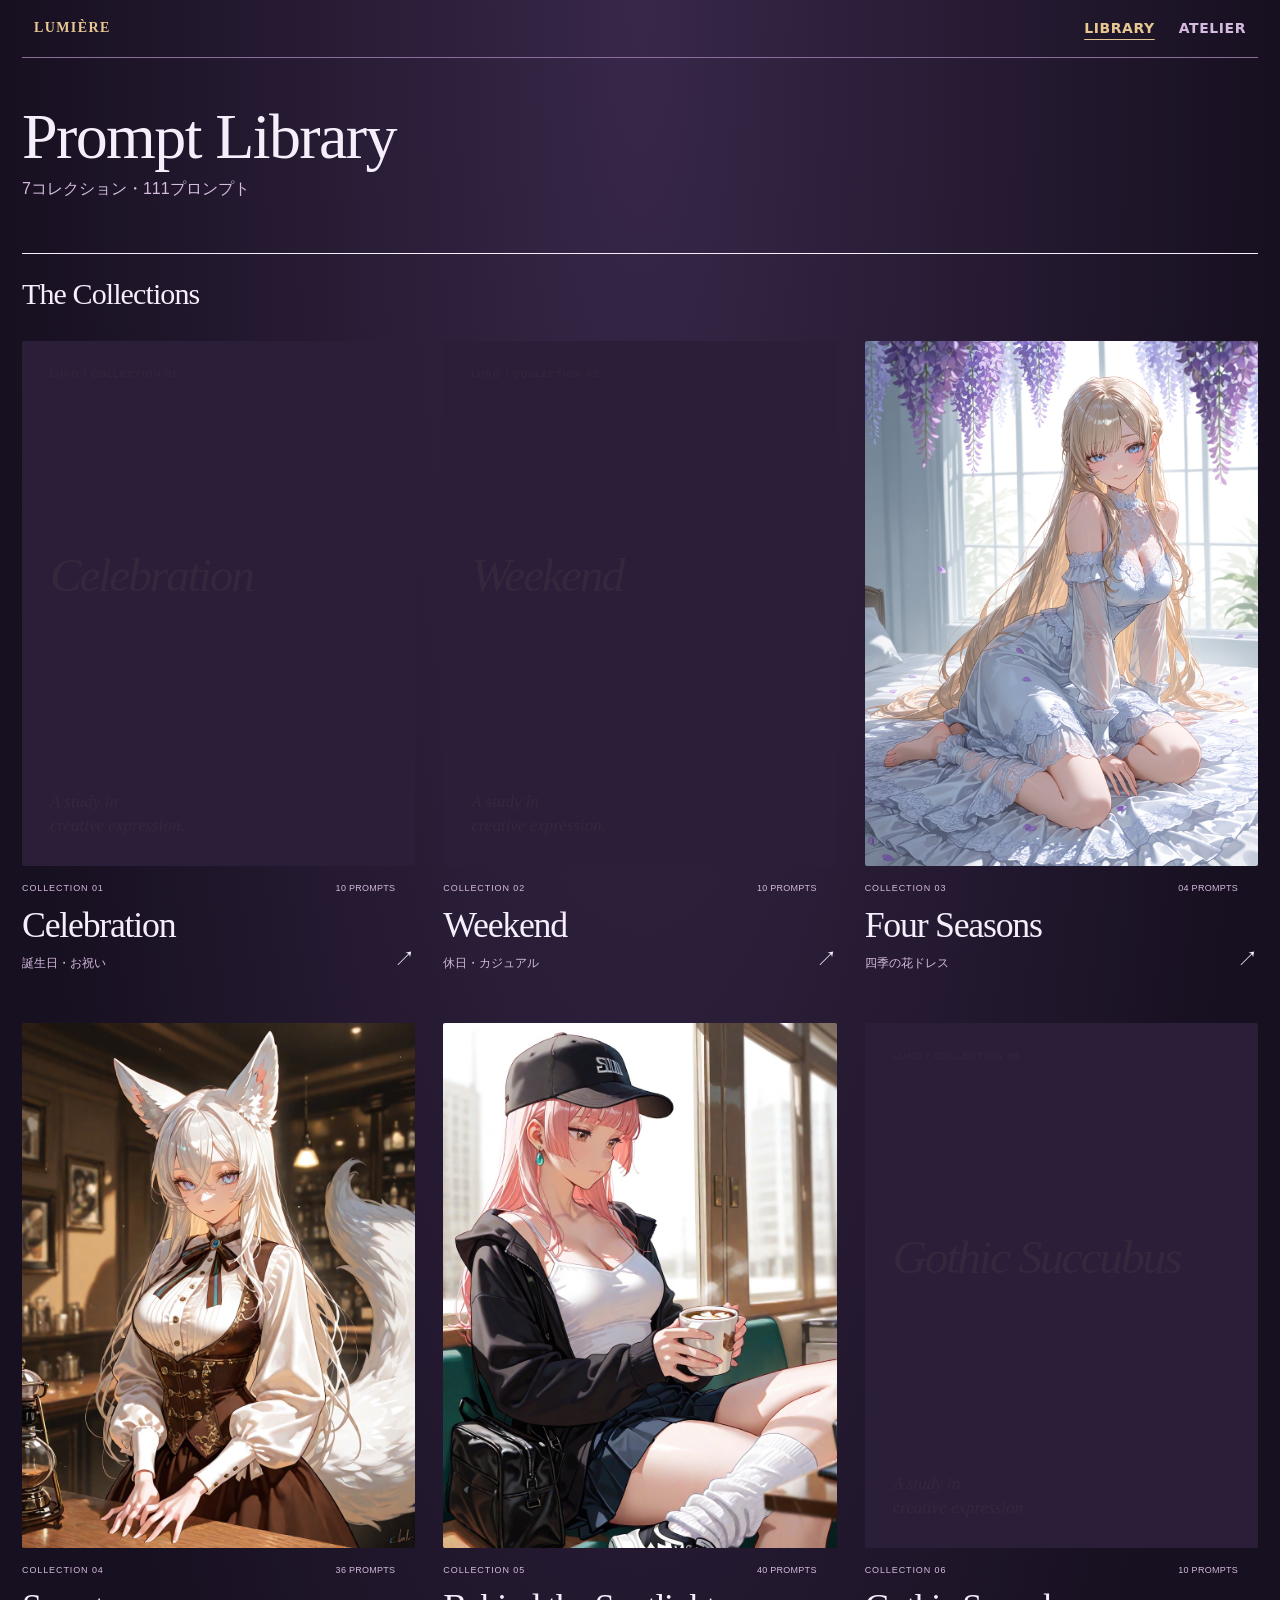
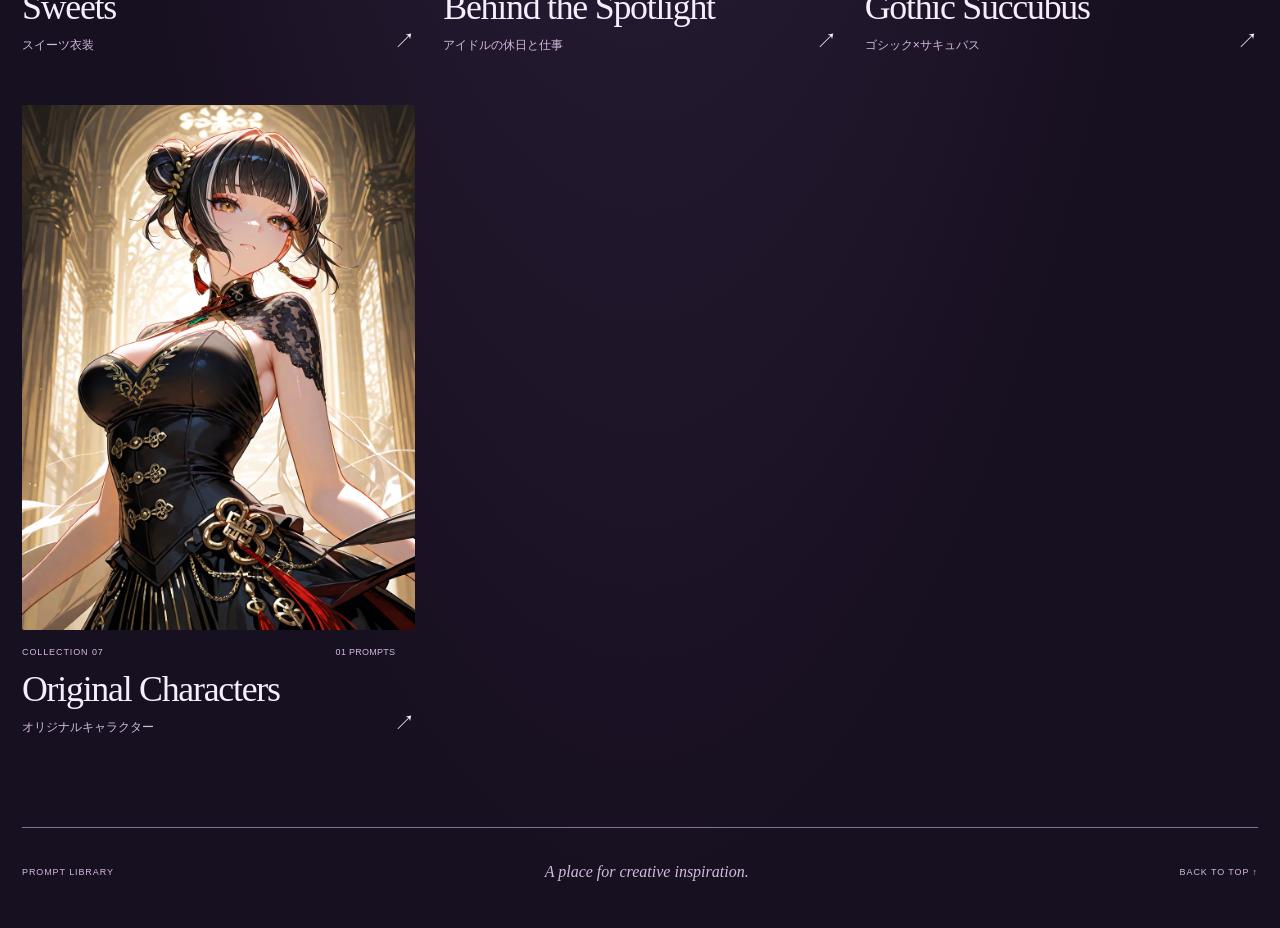
==== library/index.html @ 728b71d6 "Rebrand the creative atelier and prompt library as LUMIÈRE" ====
<!doctype html>
<html lang="ja"><head><meta charset="utf-8"><meta name="viewport" content="width=device-width,initial-scale=1,viewport-fit=cover"><meta name="theme-color" content="#171020"><meta name="description" content="創作のひらめきを、美しく収める場所。Lunoの画像生成プロンプトコレクション。"><title>Prompt Library | LUMIÈRE</title><link rel="stylesheet" href="style.css?v=lumiere-1"><link rel="stylesheet" href="../studio.css?v=lumiere-1"><link rel="apple-touch-icon" href="../apple-touch-icon.png"><link rel="icon" type="image/png" sizes="64x64" href="../favicon.png"></head>
<body id="top"><main class="shell"><nav class="studio-nav" aria-label="サイト内ナビゲーション"><a href="../index.html">LUMIÈRE</a><a href="../library/" aria-current="page">LIBRARY</a><a href="../atelier.html">ATELIER</a></nav>
<section class="hero"><h1 lang="en">Prompt Library</h1><p>7コレクション・111プロンプト</p></section>
<section id="collections" aria-labelledby="collections-title"><div class="section-heading"><h2 id="collections-title">The Collections</h2></div><div class="collection-grid"><a class="collection-card" href="birthday.html"><div class="visual art-birthday"><div class="collection-type"><span class="type-overline">LUNO / COLLECTION 01</span><span class="type-title">Celebration</span><span class="type-foot">A study in<br>creative expression.</span></div></div><div class="meta"><span class="num">COLLECTION 01<span>10 PROMPTS</span></span><h2>Celebration</h2><p>誕生日・お祝い</p><span class="card-arrow" aria-hidden="true">↗</span></div></a><a class="collection-card" href="weekend.html"><div class="visual art-weekend"><div class="collection-type"><span class="type-overline">LUNO / COLLECTION 02</span><span class="type-title">Weekend</span><span class="type-foot">A study in<br>creative expression.</span></div></div><div class="meta"><span class="num">COLLECTION 02<span>10 PROMPTS</span></span><h2>Weekend</h2><p>休日・カジュアル</p><span class="card-arrow" aria-hidden="true">↗</span></div></a><a class="collection-card" href="seasons.html"><div class="visual art-seasons"><img src="images/season_01_female.jpg" alt="四季の花ドレスのサンプル" loading="lazy" decoding="async"></div><div class="meta"><span class="num">COLLECTION 03<span>04 PROMPTS</span></span><h2>Four Seasons</h2><p>四季の花ドレス</p><span class="card-arrow" aria-hidden="true">↗</span></div></a><a class="collection-card" href="sweets.html"><div class="visual art-sweets"><img src="images/sweet_01_female.jpg" alt="スイーツ衣装のサンプル" loading="lazy" decoding="async"></div><div class="meta"><span class="num">COLLECTION 04<span>36 PROMPTS</span></span><h2>Sweets</h2><p>スイーツ衣装</p><span class="card-arrow" aria-hidden="true">↗</span></div></a><a class="collection-card" href="idol.html"><div class="visual art-idol"><img src="images/idol_01_female.jpg" alt="アイドルの休日と仕事のサンプル" loading="lazy" decoding="async"></div><div class="meta"><span class="num">COLLECTION 05<span>40 PROMPTS</span></span><h2>Behind the Spotlight</h2><p>アイドルの休日と仕事</p><span class="card-arrow" aria-hidden="true">↗</span></div></a><a class="collection-card" href="gothic.html"><div class="visual art-gothic"><div class="collection-type"><span class="type-overline">LUNO / COLLECTION 06</span><span class="type-title">Gothic Succubus</span><span class="type-foot">A study in<br>creative expression.</span></div></div><div class="meta"><span class="num">COLLECTION 06<span>10 PROMPTS</span></span><h2>Gothic Succubus</h2><p>ゴシック×サキュバス</p><span class="card-arrow" aria-hidden="true">↗</span></div></a><a class="collection-card" href="original.html"><div class="visual art-original"><img src="images/original_01_female.jpg" alt="オリジナルキャラクターのサンプル" loading="lazy" decoding="async"></div><div class="meta"><span class="num">COLLECTION 07<span>01 PROMPTS</span></span><h2>Original Characters</h2><p>オリジナルキャラクター</p><span class="card-arrow" aria-hidden="true">↗</span></div></a></div></section><footer class="footer"><a href="index.html">PROMPT LIBRARY</a><span>A place for creative inspiration.</span><a href="#top">BACK TO TOP ↑</a></footer></main></body></html>
---- library/style.css ----
:root {
  --paper:#F4F0EA;
  --surface:#FFFCF8;
  --ink:#35283D;
  --mauve:#A494A5;
  --muted:#736777;
  --line:#DAD0D9;
  --gold:#B7A18C;
  --serif:Georgia,'Times New Roman',serif;
}
* {
  box-sizing:border-box;
}
html {
  scroll-behavior:smooth;
  scroll-padding-top:24px;
}
body {
  margin:0;
  background:var(--paper);
  color:var(--ink);
  font-family:-apple-system,BlinkMacSystemFont,'Hiragino Sans','Yu Gothic',sans-serif;
  -webkit-text-size-adjust:100%;
}
body.lock {
  overflow:hidden;
}
button,input {
  font:inherit;
}
a {
  color:inherit;
}
button,a,input {
  -webkit-tap-highlight-color:transparent;
}
button {
  cursor:pointer;
}
button:focus-visible,a:focus-visible,input:focus-visible {
  outline:2px solid var(--ink);
  outline-offset:5px;
}
img {
  max-width:100%;
}
.shell {
  width:min(1280px,100%);
  margin:auto;
  padding:0 max(22px,env(safe-area-inset-right)) max(28px,env(safe-area-inset-bottom)) max(22px,env(safe-area-inset-left));
}
.site-head {
  height:100px;
  display:flex;
  align-items:center;
  justify-content:space-between;
  border-bottom:1px solid var(--line);
  gap:16px;
}
.brand {
  display:flex;
  flex-direction:column;
  width:94px;
  text-decoration:none;
  font:26px/.95 var(--serif);
  letter-spacing:.16em;
}
.brand-sub {
  font:10px/1.5 -apple-system,BlinkMacSystemFont,sans-serif;
  letter-spacing:.29em;
  margin-top:7px;
}
.head-link {
  display:flex;
  align-items:center;
  gap:22px;
  min-height:44px;
  text-decoration:none;
  font-size:11px;
  letter-spacing:.15em;
}
.head-link span {
  font-size:20px;
}
.eyebrow {
  display:block;
  font-size:10px;
  letter-spacing:.18em;
  line-height:1.7;
  color:var(--muted);
}
.hero {
  padding:82px 0 74px;
}
.hero h1 {
  font:400 clamp(68px,10.4vw,142px)/.97 var(--serif);
  letter-spacing:-.055em;
  margin:30px 0 34px;
}
.hero em {
  font-weight:400;
}
.hero-bottom {
  display:flex;
  align-items:end;
  justify-content:space-between;
  gap:24px;
}
.hero p {
  font-size:15px;
  line-height:2;
  margin:0;
  color:var(--muted);
}
.mobile-break {
  display:none;
}
.stats {
  display:flex;
  gap:30px;
  font-size:9px;
  letter-spacing:.12em;
  white-space:nowrap;
}
.stats span {
  display:flex;
  align-items:center;
  gap:10px;
}
.stats b {
  font:28px var(--serif);
  font-weight:400;
}
.section-heading {
  display:flex;
  align-items:center;
  justify-content:space-between;
  gap:16px;
  padding:23px 0 30px;
  border-top:1px solid var(--ink);
}
.section-heading h2 {
  font:400 30px var(--serif);
  letter-spacing:-.03em;
  margin:0;
}
.section-heading>span {
  font-size:9px;
  letter-spacing:.13em;
  color:var(--muted);
}
.collection-grid {
  display:grid;
  grid-template-columns:repeat(3,minmax(0,1fr));
  gap:50px 28px;
}
.collection-card {
  display:block;
  text-decoration:none;
  min-width:0;
}
.visual {
  aspect-ratio:3/4;
  border-radius:2px;
  overflow:hidden;
  background:#e8e1df;
  transition:opacity .2s;
}
.visual img {
  display:block;
  width:100%;
  height:100%;
  object-fit:contain;
}
.collection-card:hover .visual {
  opacity:.9;
}
.meta {
  position:relative;
  padding:17px 20px 0 0;
}
.num {
  display:flex;
  justify-content:space-between;
  gap:6px;
  font-size:9px;
  letter-spacing:.1em;
  color:var(--muted);
}
.num>span {
  letter-spacing:.03em;
}
.meta h2 {
  font:400 clamp(25px,2.8vw,36px)/1.12 var(--serif);
  letter-spacing:-.035em;
  margin:12px 0 8px;
  overflow-wrap:anywhere;
}
.meta p {
  font-size:12px;
  line-height:1.7;
  color:var(--muted);
  margin:0;
}
.card-arrow {
  position:absolute;
  bottom:0;
  right:0;
  font-size:21px;
}
.collection-type {
  display:flex;
  height:100%;
  flex-direction:column;
  justify-content:space-between;
  padding:28px;
  color:var(--ink);
}
.art-birthday {
  background:#e7dde3;
}
.art-weekend {
  background:#dfdfd5;
}
.type-overline {
  font-size:9px;
  letter-spacing:.14em;
}
.type-title {
  font:italic 400 clamp(30px,3.7vw,52px)/1.04 var(--serif);
  letter-spacing:-.045em;
  overflow-wrap:anywhere;
}
.type-foot {
  font:italic 17px/1.4 var(--serif);
  border-top:1px solid #35283d33;
  padding-top:17px;
}
.back {
  display:inline-flex;
  align-items:center;
  min-height:44px;
  margin-top:20px;
  font-size:11px;
  text-decoration:none;
  letter-spacing:.06em;
  color:var(--muted);
}
.back:before {
  content:'←';
  margin-right:12px;
}
.collection-hero {
  padding:44px 0 38px;
  max-width:920px;
}
.collection-hero h1 {
  font:400 clamp(48px,7.8vw,96px)/1.03 var(--serif);
  letter-spacing:-.045em;
  margin:20px 0 24px;
  overflow-wrap:anywhere;
}
.collection-caption {
  display:flex;
  flex-wrap:wrap;
  align-items:center;
  gap:12px 24px;
  font-size:15px;
  line-height:1.8;
}
.collection-caption span {
  font-size:10px;
  letter-spacing:.12em;
  color:var(--muted);
  border-left:1px solid var(--line);
  padding-left:24px;
}
.collection-hero p {
  max-width:670px;
  font-size:14px;
  line-height:2;
  color:var(--muted);
  margin:14px 0 0;
}
.toolbar {
  margin-bottom:32px;
  border-top:1px solid var(--line);
  padding-top:24px;
}
.search {
  display:block;
  width:100%;
  max-width:540px;
  min-height:50px;
  border:1px solid var(--line);
  border-radius:2px;
  background:var(--surface);
  padding:13px 17px;
  font-size:16px;
  line-height:1.5;
  color:var(--ink);
  appearance:none;
}
.search::placeholder {
  color:var(--muted);
  font-size:13px;
}
.gallery {
  display:grid;
  grid-template-columns:repeat(3,minmax(0,1fr));
  gap:36px 26px;
}
.prompt-tile {
  min-width:0;
  border:0;
  padding:0;
  background:transparent;
  color:inherit;
  text-align:left;
}
.tile-visual {
  aspect-ratio:3/4;
  border-radius:2px;
  overflow:hidden;
  position:relative;
  background:#e7e0e5;
  transition:opacity .2s;
}
.tile-visual img {
  display:block;
  width:100%;
  height:100%;
  object-fit:contain;
}
.prompt-tile:hover .tile-visual {
  opacity:.9;
}
.tile-visual:after {
  content:'VIEW ↗';
  position:absolute;
  right:10px;
  bottom:10px;
  font-size:9px;
  letter-spacing:.1em;
  padding:9px 10px;
  background:var(--surface);
  color:var(--ink);
}
.tile-title {
  font-size:16px;
  font-weight:500;
  line-height:1.7;
  margin:12px 0 4px;
  overflow-wrap:anywhere;
}
.tile-tag {
  font-size:10px;
  line-height:1.7;
  letter-spacing:.04em;
  color:var(--muted);
  overflow-wrap:anywhere;
}
.placeholder {
  height:100%;
  display:grid;
  place-items:center;
  background:#e5dce4;
}
.placeholder span {
  font:italic 400 clamp(46px,6vw,84px)/1 var(--serif);
  color:#766078;
}
.weekend-bg,.idol-bg-1 {
  background:#e0e0d6;
}
.spring-bg,.sweet-bg-2,.gothic-bg-1 {
  background:#e7dce2;
}
.summer-bg,.idol-bg-2 {
  background:#dfe5e7;
}
.autumn-bg,.sweet-bg-1 {
  background:#e7ddd1;
}
.winter-bg,.sweet-bg-3,.gothic-bg-2 {
  background:#dedbe6;
}
.sweet-bg-0,.gothic-bg-3 {
  background:#e2d6db;
}
.empty {
  display:none;
  padding:60px 0;
  font-size:14px;
  line-height:1.8;
  text-align:center;
  color:var(--muted);
}
.footer {
  display:flex;
  align-items:center;
  justify-content:space-between;
  flex-wrap:wrap;
  gap:22px;
  margin-top:90px;
  padding:28px 0 12px;
  border-top:1px solid var(--line);
  font-size:9px;
  letter-spacing:.1em;
  color:var(--muted);
}
.footer a {
  text-decoration:none;
  min-height:32px;
  display:inline-flex;
  align-items:center;
}
.footer>span {
  font:italic 16px var(--serif);
  letter-spacing:0;
}
.modal {
  position:fixed;
  inset:0;
  z-index:60;
  display:none;
}
.modal.open {
  display:block;
}
.modal-backdrop {
  position:absolute;
  inset:0;
  background:#21192788;
}
.modal-sheet {
  position:absolute;
  left:50%;
  top:50%;
  transform:translate(-50%,-50%);
  width:min(720px,calc(100% - 48px));
  max-height:88vh;
  max-height:88dvh;
  overflow:auto;
  overscroll-behavior:contain;
  background:var(--surface);
  border:1px solid var(--line);
  border-radius:4px;
  padding:26px 30px 30px;
  scroll-padding-top:68px;
}
.modal-grip {
  display:none;
}
.modal-close {
  display:block;
  position:sticky;
  top:0;
  margin:0 0 12px auto;
  width:44px;
  height:44px;
  border:1px solid var(--line);
  border-radius:2px;
  background:var(--surface);
  font-size:27px;
  line-height:1;
  color:var(--ink);
  z-index:2;
}
.modal-image {
  display:none;
  width:100%;
  height:48vh;
  max-height:48vh;
  object-fit:contain;
  background:var(--paper);
  border-radius:2px;
}
.modal-sub {
  font-size:10px;
  letter-spacing:.1em;
  text-transform:uppercase;
  line-height:1.8;
  color:var(--muted);
  margin-top:24px;
  overflow-wrap:anywhere;
}
.modal h2 {
  font-size:24px;
  font-weight:500;
  line-height:1.5;
  margin:7px 0 20px;
  overflow-wrap:anywhere;
}
.gender-tabs {
  display:flex;
  gap:8px;
  margin:20px 0;
}
.gender-tabs button {
  min-width:90px;
  min-height:44px;
  padding:10px 18px;
  border:1px solid var(--line);
  border-radius:2px;
  background:var(--surface);
  color:var(--ink);
  font-size:13px;
}
.gender-tabs button.active {
  background:var(--ink);
  border-color:var(--ink);
  color:var(--surface);
}
.prompt-box {
  white-space:pre-wrap;
  overflow-wrap:anywhere;
  background:var(--paper);
  border:1px solid var(--line);
  border-radius:2px;
  padding:18px;
  font:13px/1.9 ui-monospace,SFMono-Regular,Menlo,monospace;
  color:var(--ink);
}
.copy,.copy-secondary {
  display:block;
  width:100%;
  min-height:48px;
  border:1px solid var(--ink);
  border-radius:2px;
  padding:13px;
  background:var(--ink);
  color:var(--surface);
  font-size:13px;
  line-height:1.6;
  margin-top:10px;
}
.copy:hover,.copy-secondary:hover {
  background:#514059;
}
.quality-section {
  margin-top:26px;
}
.quality-label {
  font-size:10px;
  letter-spacing:.12em;
  text-transform:uppercase;
  color:var(--muted);
  margin:0 0 10px;
}
.sr-only {
  position:absolute;
  width:1px;
  height:1px;
  padding:0;
  margin:-1px;
  overflow:hidden;
  clip:rect(0,0,0,0);
  white-space:nowrap;
  border:0;
}
@media(min-width:1500px) {
  .collection-grid {
    grid-template-columns:repeat(4,minmax(0,1fr));
  }
}
@media(max-width:719px) {
  .site-head {
    height:84px;
  }
  .brand {
    font-size:23px;
  }
  .brand-sub {
    font-size:9px;
  }
  .head-link {
    font-size:10px;
    gap:14px;
  }
  .hero {
    padding:58px 0 48px;
  }
  .hero h1 {
    font-size:clamp(64px,13.5vw,96px);
    margin:26px 0;
  }
  .hero .eyebrow {
    font-size:8px;
    letter-spacing:.13em;
  }
  .hero-bottom {
    align-items:start;
    flex-direction:column;
    gap:25px;
  }
  .hero p {
    font-size:13px;
  }
  .stats {
    gap:24px;
    font-size:8px;
  }
  .stats b {
    font-size:23px;
  }
  .section-heading {
    padding:21px 0 24px;
  }
  .section-heading h2 {
    font-size:25px;
  }
  .section-heading>span {
    font-size:8px;
  }
  .collection-grid {
    grid-template-columns:repeat(2,minmax(0,1fr));
    gap:30px 15px;
  }
  .meta {
    padding:12px 0 0;
  }
  .num {
    font-size:7px;
    letter-spacing:.03em;
  }
  .meta h2 {
    font-size:clamp(22px,5.9vw,35px);
    margin:10px 0 6px;
  }
  .meta p {
    font-size:10px;
    padding-right:14px;
  }
  .card-arrow {
    font-size:16px;
  }
  .collection-type {
    padding:16px;
  }
  .type-overline {
    font-size:7px;
    letter-spacing:.04em;
  }
  .type-title {
    font-size:clamp(24px,6.4vw,44px);
  }
  .type-foot {
    font-size:13px;
    padding-top:12px;
  }
  .collection-hero {
    padding:30px 0;
  }
  .collection-hero h1 {
    font-size:clamp(43px,11.4vw,72px);
  }
  .collection-caption {
    font-size:13px;
    gap:10px;
  }
  .collection-caption span {
    font-size:9px;
    padding-left:10px;
  }
  .collection-hero p {
    font-size:13px;
  }
  .toolbar {
    margin-bottom:24px;
  }
  .gallery {
    grid-template-columns:repeat(2,minmax(0,1fr));
    gap:26px 14px;
  }
  .tile-title {
    font-size:13px;
    margin-top:10px;
  }
  .tile-tag {
    font-size:9px;
    letter-spacing:0;
  }
  .tile-visual:after {
    font-size:7px;
    padding:7px;
    right:7px;
    bottom:7px;
  }
  .footer {
    margin-top:58px;
    gap:14px;
    font-size:8px;
  }
  .footer>span {
    flex-basis:100%;
    order:3;
    font-size:15px;
  }
  .modal-sheet {
    left:0;
    right:0;
    top:auto;
    bottom:0;
    transform:none;
    width:100%;
    max-height:93vh;
    max-height:93dvh;
    border-radius:14px 14px 0 0;
    padding:12px max(20px,env(safe-area-inset-right)) calc(24px + env(safe-area-inset-bottom)) max(20px,env(safe-area-inset-left));
  }
  .modal-grip {
    display:block;
    width:36px;
    height:3px;
    background:var(--line);
    margin:0 auto 9px;
    border-radius:3px;
  }
  .modal-close {
    margin-bottom:10px;
  }
  .modal h2 {
    font-size:21px;
  }
  .prompt-box {
    font-size:12px;
    padding:14px;
  }
  .modal-image {
    height:42vh;
    max-height:42vh;
  }
}
@media(max-width:359px) {
  .shell {
    padding-left:16px;
    padding-right:16px;
  }
  .collection-grid,.gallery {
    column-gap:12px;
  }
  .num {
    flex-wrap:wrap;
    gap:5px;
  }
  .meta h2 {
    font-size:22px;
  }
  .collection-type {
    padding:12px;
  }
  .type-title {
    font-size:20px;
    overflow-wrap:normal;
  }
  .type-foot {
    font-size:12px;
  }
  .type-overline {
    font-size:6px;
  }
  .section-heading h2 {
    font-size:23px;
  }
  .section-heading>span {
    font-size:7px;
  }
}
@media(prefers-reduced-motion:reduce) {
  html {
    scroll-behavior:auto;
  }
  *,*:before,*:after {
    animation:none!important;
    transition:none!important;
  }
}

/* LUMIÈRE theme */
:root {
  --paper: #171020;
  --surface: #2b1e39;
  --ink: #f7eefb;
  --mauve: #b896cb;
  --muted: #d4bbdf;
  --line: #8b6d9a;
  --gold: #e7c893;
}
body { background: radial-gradient(ellipse at top, #382749, var(--paper) 40rem); }
.hero { padding: clamp(1.25rem, 4vw, 3rem) 0; }
.hero h1 {
  margin: 0 0 0.35rem;
  font-size: clamp(2rem, 8vw, 4rem);
  letter-spacing: -0.025em;
}
.hero p { font-size: 1rem; }
.collection-hero { padding: clamp(1rem, 4vw, 2.5rem) 0; }
.visual, .tile-visual { background: var(--surface); }
.collection-type { color: #35283d; }
.search { font-size: 1rem; }
.copy, .copy-secondary, .gender-tabs button.active {
  background: var(--gold);
  color: var(--paper);
  border-color: var(--gold);
  font-size: 0.875rem;
}
.copy:hover, .copy-secondary:hover { background: #f2dcae; }
#sendToAtelier {
  background: #4c3360;
  color: var(--ink);
}
---- studio.css ----
:root {
  color-scheme: dark;
  --studio-bg: #171020;
  --studio-panel: #2b1e39;
  --studio-text: #f7eefb;
  --studio-muted: #d4bbdf;
  --studio-gold: #e7c893;
  --studio-border: #8b6d9a;
}

.studio-nav {
  box-sizing: border-box;
  display: flex;
  flex-wrap: wrap;
  align-items: center;
  column-gap: clamp(0.6rem, 3vw, 1.5rem);
  max-width: 1280px;
  margin: auto;
  padding: 0.4rem max(0.75rem, env(safe-area-inset-right)) 0.4rem max(0.75rem, env(safe-area-inset-left));
  border-bottom: 1px solid var(--studio-border);
}

.studio-nav a {
  display: inline-flex;
  align-items: center;
  min-height: 44px;
  color: var(--studio-muted);
  font: 600 clamp(0.75rem, 2.8vw, 0.875rem)/1.3 system-ui, sans-serif;
  letter-spacing: 0.04em;
  text-decoration: none;
}

.studio-nav a:first-child {
  margin-right: auto;
  color: var(--studio-gold);
  font-family: Georgia, serif;
  letter-spacing: 0.1em;
}

.studio-nav a[aria-current="page"] {
  color: var(--studio-gold);
  text-decoration: underline;
  text-underline-offset: 0.45em;
}

.studio-nav a:focus-visible, .studio-tools a:focus-visible {
  outline: 2px solid var(--studio-gold);
  outline-offset: 4px;
}

.studio-home {
  margin: 0;
  min-height: 100vh;
  background: radial-gradient(ellipse at top, #49345c, var(--studio-bg) 70%);
  color: var(--studio-text);
  font: 1rem/1.65 system-ui, sans-serif;
}

.studio-landing {
  width: min(100% - 2rem, 50rem);
  margin: 0 auto;
  padding: clamp(1.5rem, 7vw, 4rem) 0 2rem;
}

.studio-landing header { text-align: center; }
.studio-emblem {
  display: block;
  margin: 0 auto 0.85rem;
  border-radius: 1.2rem;
}

.studio-landing .studio-subtitle {
  margin: 0.5rem 0;
  color: var(--studio-gold);
  font-size: 0.8rem;
  letter-spacing: 0.12em;
}

.studio-footer {
  margin-top: 1.25rem;
  text-align: center;
  color: var(--studio-muted);
  font-size: 0.875rem;
}
.studio-landing h1 {
  margin: 0.15em 0;
  font: 400 clamp(2rem, 9vw, 4rem)/1.2 Georgia, serif;
  letter-spacing: 0.08em;
}

.studio-landing p, .studio-tools p { color: var(--studio-muted); }
.studio-tools {
  display: grid;
  grid-template-columns: repeat(auto-fit, minmax(min(100%, 19rem), 1fr));
  gap: 0.75rem;
  margin-top: 1.5rem;
}

.studio-tools a {
  display: block;
  padding: 1rem 1.2rem;
  border: 1px solid var(--studio-border);
  border-radius: 0.8rem;
  background: var(--studio-panel);
  color: var(--studio-gold);
  text-decoration: none;
}

.studio-tools a:hover { border-color: var(--studio-gold); }
.studio-tools h2 { margin: 0; font: 400 1.45rem Georgia, serif; }
.studio-tools p { margin: 0.4rem 0 0; }

.atelier header { padding: 1rem 0.75rem; }
.atelier header h1 {
  font-size: clamp(1.9rem, 7vw, 2.8rem);
  letter-spacing: 0.04em;
}

.atelier .panel > details > summary {
  cursor: pointer;
  font-weight: 600;
  color: var(--studio-text);
}

.atelier label { font-size: 0.875rem; }
.atelier input, .atelier textarea, .atelier select { font-size: 1rem; }
.atelier #libraryHandoffStatus { color: var(--studio-gold); }
.atelier .actions > input[hidden] { display: none; }
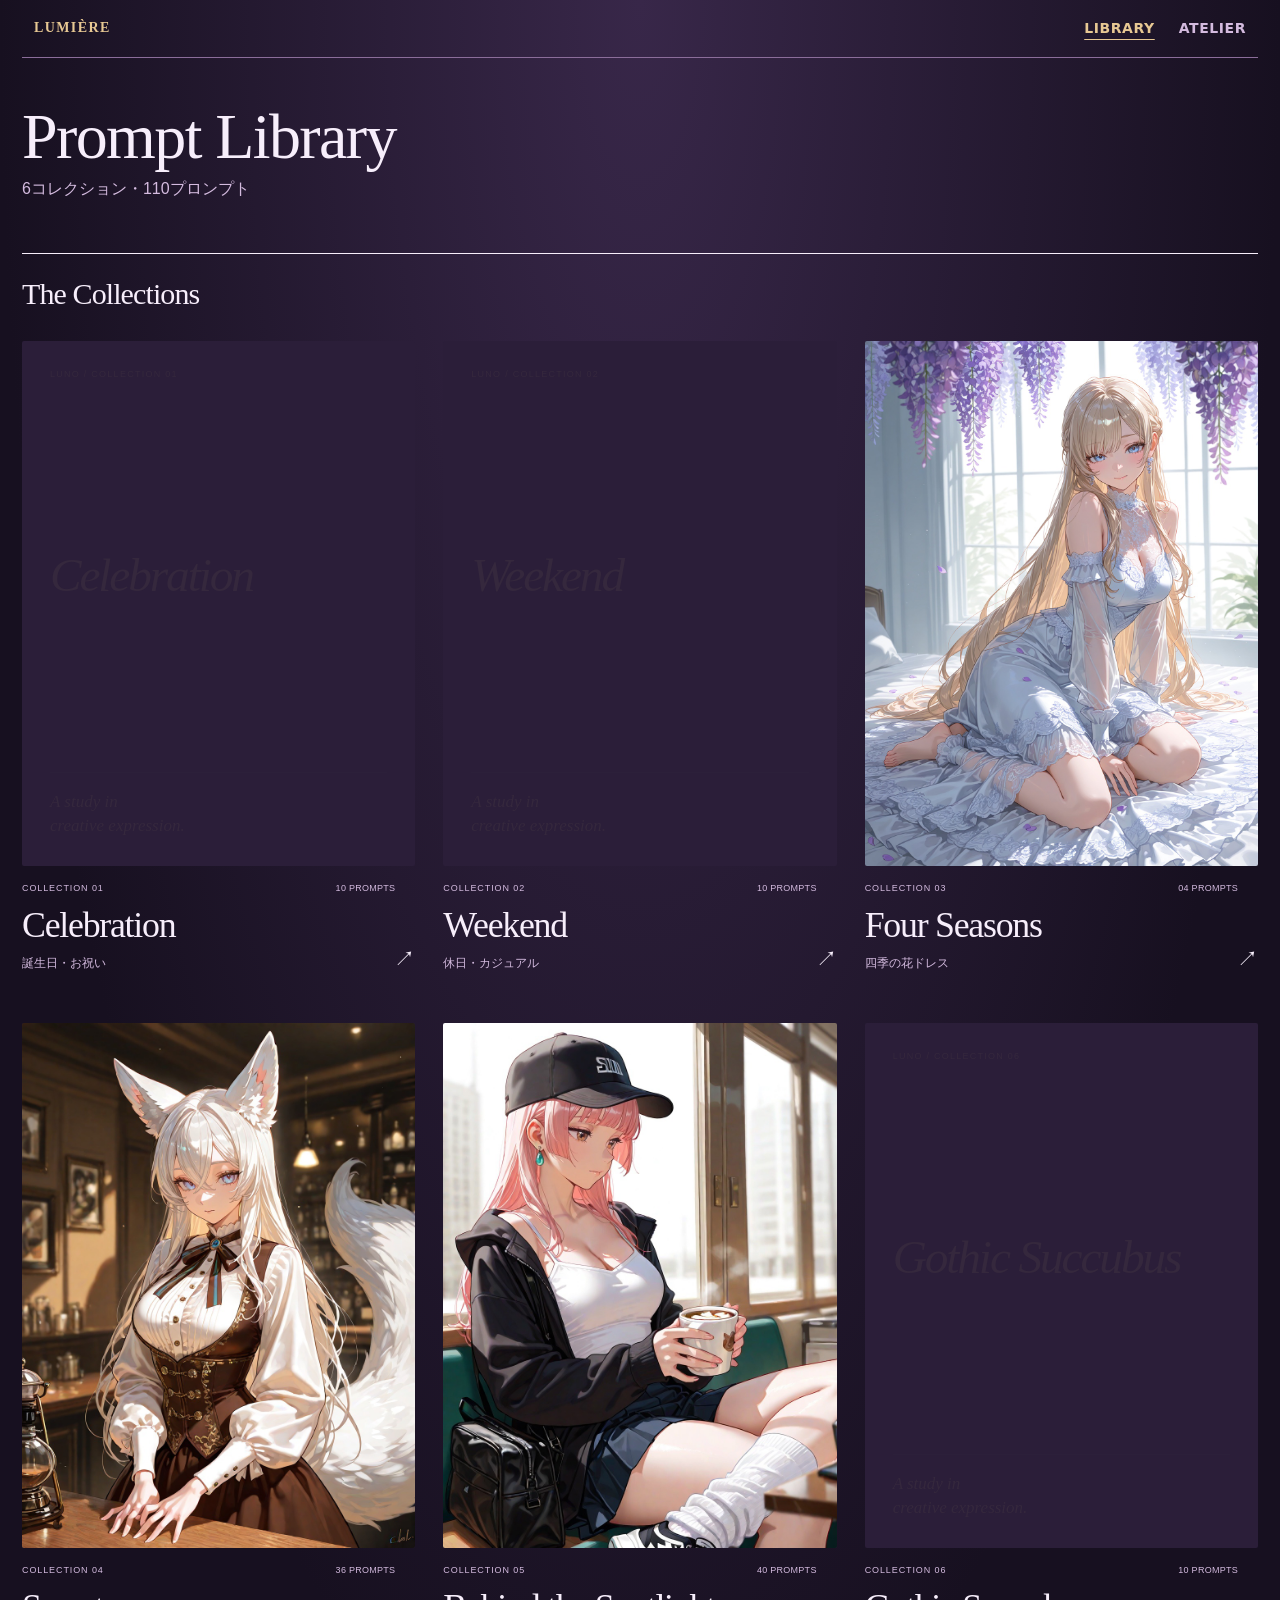
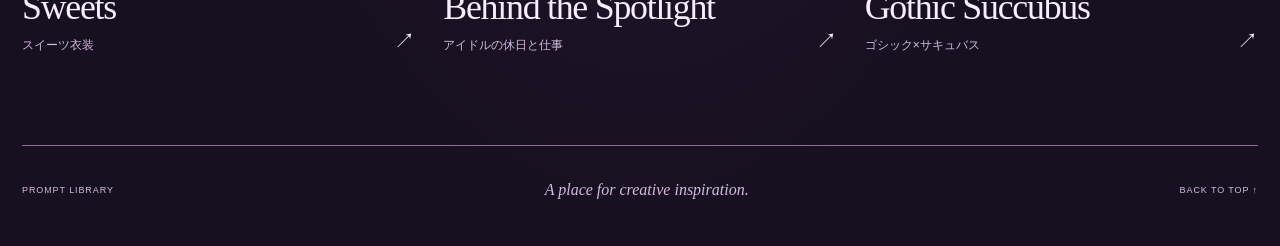
==== commit 12d46593: "Remove Original Characters from the prompt library" ====
--- a/library/index.html
+++ b/library/index.html
@@ -1,5 +1,5 @@
 <!doctype html>
-<html lang="ja"><head><meta charset="utf-8"><meta name="viewport" content="width=device-width,initial-scale=1,viewport-fit=cover"><meta name="theme-color" content="#171020"><meta name="description" content="創作のひらめきを、美しく収める場所。Lunoの画像生成プロンプトコレクション。"><title>Prompt Library | LUMIÈRE</title><link rel="stylesheet" href="style.css?v=lumiere-1"><link rel="stylesheet" href="../studio.css?v=lumiere-1"><link rel="apple-touch-icon" href="../apple-touch-icon.png"><link rel="icon" type="image/png" sizes="64x64" href="../favicon.png"></head>
+<html lang="ja"><head><meta charset="utf-8"><meta name="viewport" content="width=device-width,initial-scale=1,viewport-fit=cover"><meta name="theme-color" content="#171020"><meta name="description" content="創作のひらめきを、美しく収める場所。Lunoの画像生成プロンプトコレクション。"><title>Prompt Library | LUMIÈRE</title><link rel="stylesheet" href="style.css?v=lumiere-1"><link rel="stylesheet" href="../studio.css?v=lumiere-1"><link rel="apple-touch-icon" href="../apple-touch-icon.png?v=trimmed"><link rel="icon" type="image/png" sizes="64x64" href="../favicon.png"></head>
 <body id="top"><main class="shell"><nav class="studio-nav" aria-label="サイト内ナビゲーション"><a href="../index.html">LUMIÈRE</a><a href="../library/" aria-current="page">LIBRARY</a><a href="../atelier.html">ATELIER</a></nav>
-<section class="hero"><h1 lang="en">Prompt Library</h1><p>7コレクション・111プロンプト</p></section>
-<section id="collections" aria-labelledby="collections-title"><div class="section-heading"><h2 id="collections-title">The Collections</h2></div><div class="collection-grid"><a class="collection-card" href="birthday.html"><div class="visual art-birthday"><div class="collection-type"><span class="type-overline">LUNO / COLLECTION 01</span><span class="type-title">Celebration</span><span class="type-foot">A study in<br>creative expression.</span></div></div><div class="meta"><span class="num">COLLECTION 01<span>10 PROMPTS</span></span><h2>Celebration</h2><p>誕生日・お祝い</p><span class="card-arrow" aria-hidden="true">↗</span></div></a><a class="collection-card" href="weekend.html"><div class="visual art-weekend"><div class="collection-type"><span class="type-overline">LUNO / COLLECTION 02</span><span class="type-title">Weekend</span><span class="type-foot">A study in<br>creative expression.</span></div></div><div class="meta"><span class="num">COLLECTION 02<span>10 PROMPTS</span></span><h2>Weekend</h2><p>休日・カジュアル</p><span class="card-arrow" aria-hidden="true">↗</span></div></a><a class="collection-card" href="seasons.html"><div class="visual art-seasons"><img src="images/season_01_female.jpg" alt="四季の花ドレスのサンプル" loading="lazy" decoding="async"></div><div class="meta"><span class="num">COLLECTION 03<span>04 PROMPTS</span></span><h2>Four Seasons</h2><p>四季の花ドレス</p><span class="card-arrow" aria-hidden="true">↗</span></div></a><a class="collection-card" href="sweets.html"><div class="visual art-sweets"><img src="images/sweet_01_female.jpg" alt="スイーツ衣装のサンプル" loading="lazy" decoding="async"></div><div class="meta"><span class="num">COLLECTION 04<span>36 PROMPTS</span></span><h2>Sweets</h2><p>スイーツ衣装</p><span class="card-arrow" aria-hidden="true">↗</span></div></a><a class="collection-card" href="idol.html"><div class="visual art-idol"><img src="images/idol_01_female.jpg" alt="アイドルの休日と仕事のサンプル" loading="lazy" decoding="async"></div><div class="meta"><span class="num">COLLECTION 05<span>40 PROMPTS</span></span><h2>Behind the Spotlight</h2><p>アイドルの休日と仕事</p><span class="card-arrow" aria-hidden="true">↗</span></div></a><a class="collection-card" href="gothic.html"><div class="visual art-gothic"><div class="collection-type"><span class="type-overline">LUNO / COLLECTION 06</span><span class="type-title">Gothic Succubus</span><span class="type-foot">A study in<br>creative expression.</span></div></div><div class="meta"><span class="num">COLLECTION 06<span>10 PROMPTS</span></span><h2>Gothic Succubus</h2><p>ゴシック×サキュバス</p><span class="card-arrow" aria-hidden="true">↗</span></div></a><a class="collection-card" href="original.html"><div class="visual art-original"><img src="images/original_01_female.jpg" alt="オリジナルキャラクターのサンプル" loading="lazy" decoding="async"></div><div class="meta"><span class="num">COLLECTION 07<span>01 PROMPTS</span></span><h2>Original Characters</h2><p>オリジナルキャラクター</p><span class="card-arrow" aria-hidden="true">↗</span></div></a></div></section><footer class="footer"><a href="index.html">PROMPT LIBRARY</a><span>A place for creative inspiration.</span><a href="#top">BACK TO TOP ↑</a></footer></main></body></html>+<section class="hero"><h1 lang="en">Prompt Library</h1><p>6コレクション・110プロンプト</p></section>
+<section id="collections" aria-labelledby="collections-title"><div class="section-heading"><h2 id="collections-title">The Collections</h2></div><div class="collection-grid"><a class="collection-card" href="birthday.html"><div class="visual art-birthday"><div class="collection-type"><span class="type-overline">LUNO / COLLECTION 01</span><span class="type-title">Celebration</span><span class="type-foot">A study in<br>creative expression.</span></div></div><div class="meta"><span class="num">COLLECTION 01<span>10 PROMPTS</span></span><h2>Celebration</h2><p>誕生日・お祝い</p><span class="card-arrow" aria-hidden="true">↗</span></div></a><a class="collection-card" href="weekend.html"><div class="visual art-weekend"><div class="collection-type"><span class="type-overline">LUNO / COLLECTION 02</span><span class="type-title">Weekend</span><span class="type-foot">A study in<br>creative expression.</span></div></div><div class="meta"><span class="num">COLLECTION 02<span>10 PROMPTS</span></span><h2>Weekend</h2><p>休日・カジュアル</p><span class="card-arrow" aria-hidden="true">↗</span></div></a><a class="collection-card" href="seasons.html"><div class="visual art-seasons"><img src="images/season_01_female.jpg" alt="四季の花ドレスのサンプル" loading="lazy" decoding="async"></div><div class="meta"><span class="num">COLLECTION 03<span>04 PROMPTS</span></span><h2>Four Seasons</h2><p>四季の花ドレス</p><span class="card-arrow" aria-hidden="true">↗</span></div></a><a class="collection-card" href="sweets.html"><div class="visual art-sweets"><img src="images/sweet_01_female.jpg" alt="スイーツ衣装のサンプル" loading="lazy" decoding="async"></div><div class="meta"><span class="num">COLLECTION 04<span>36 PROMPTS</span></span><h2>Sweets</h2><p>スイーツ衣装</p><span class="card-arrow" aria-hidden="true">↗</span></div></a><a class="collection-card" href="idol.html"><div class="visual art-idol"><img src="images/idol_01_female.jpg" alt="アイドルの休日と仕事のサンプル" loading="lazy" decoding="async"></div><div class="meta"><span class="num">COLLECTION 05<span>40 PROMPTS</span></span><h2>Behind the Spotlight</h2><p>アイドルの休日と仕事</p><span class="card-arrow" aria-hidden="true">↗</span></div></a><a class="collection-card" href="gothic.html"><div class="visual art-gothic"><div class="collection-type"><span class="type-overline">LUNO / COLLECTION 06</span><span class="type-title">Gothic Succubus</span><span class="type-foot">A study in<br>creative expression.</span></div></div><div class="meta"><span class="num">COLLECTION 06<span>10 PROMPTS</span></span><h2>Gothic Succubus</h2><p>ゴシック×サキュバス</p><span class="card-arrow" aria-hidden="true">↗</span></div></a></div></section><footer class="footer"><a href="index.html">PROMPT LIBRARY</a><span>A place for creative inspiration.</span><a href="#top">BACK TO TOP ↑</a></footer></main></body></html>
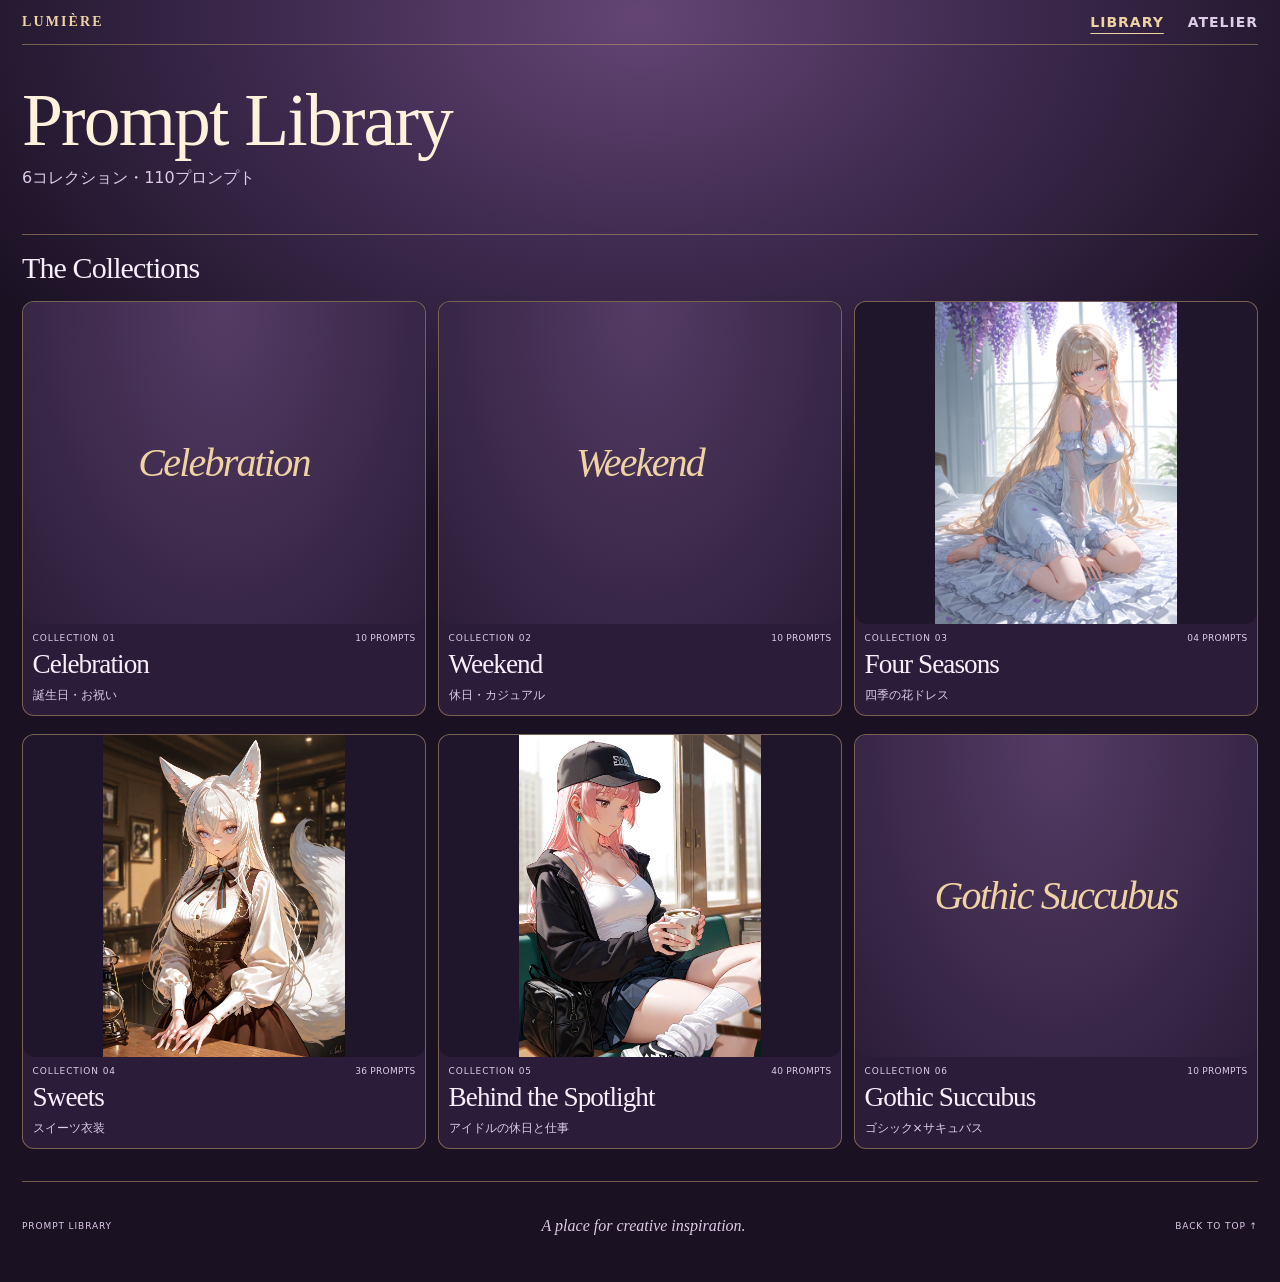
==== commit fd00c148: "Give LUMIÈRE a moonlit romantic atelier design" ====
--- a/library/index.html
+++ b/library/index.html
@@ -1,5 +1,5 @@
 <!doctype html>
-<html lang="ja"><head><meta charset="utf-8"><meta name="viewport" content="width=device-width,initial-scale=1,viewport-fit=cover"><meta name="theme-color" content="#171020"><meta name="description" content="創作のひらめきを、美しく収める場所。Lunoの画像生成プロンプトコレクション。"><title>Prompt Library | LUMIÈRE</title><link rel="stylesheet" href="style.css?v=lumiere-1"><link rel="stylesheet" href="../studio.css?v=lumiere-1"><link rel="apple-touch-icon" href="../apple-touch-icon.png?v=trimmed"><link rel="icon" type="image/png" sizes="64x64" href="../favicon.png"></head>
-<body id="top"><main class="shell"><nav class="studio-nav" aria-label="サイト内ナビゲーション"><a href="../index.html">LUMIÈRE</a><a href="../library/" aria-current="page">LIBRARY</a><a href="../atelier.html">ATELIER</a></nav>
+<html lang="ja"><head><meta charset="utf-8"><meta name="viewport" content="width=device-width,initial-scale=1,viewport-fit=cover"><meta name="theme-color" content="#171020"><meta name="description" content="創作のひらめきを、美しく収める場所。Lunoの画像生成プロンプトコレクション。"><title>Prompt Library | LUMIÈRE</title><link rel="stylesheet" href="style.css?v=moonlit-1"><link rel="stylesheet" href="../studio.css?v=moonlit-1"><link rel="apple-touch-icon" href="../apple-touch-icon.png?v=trimmed"><link rel="icon" type="image/png" sizes="64x64" href="../favicon.png"></head>
+<body class="archive" id="top"><main class="shell"><nav class="studio-nav" aria-label="サイト内ナビゲーション"><a href="../index.html">LUMIÈRE</a><a href="../library/" aria-current="page">LIBRARY</a><a href="../atelier.html">ATELIER</a></nav>
 <section class="hero"><h1 lang="en">Prompt Library</h1><p>6コレクション・110プロンプト</p></section>
 <section id="collections" aria-labelledby="collections-title"><div class="section-heading"><h2 id="collections-title">The Collections</h2></div><div class="collection-grid"><a class="collection-card" href="birthday.html"><div class="visual art-birthday"><div class="collection-type"><span class="type-overline">LUNO / COLLECTION 01</span><span class="type-title">Celebration</span><span class="type-foot">A study in<br>creative expression.</span></div></div><div class="meta"><span class="num">COLLECTION 01<span>10 PROMPTS</span></span><h2>Celebration</h2><p>誕生日・お祝い</p><span class="card-arrow" aria-hidden="true">↗</span></div></a><a class="collection-card" href="weekend.html"><div class="visual art-weekend"><div class="collection-type"><span class="type-overline">LUNO / COLLECTION 02</span><span class="type-title">Weekend</span><span class="type-foot">A study in<br>creative expression.</span></div></div><div class="meta"><span class="num">COLLECTION 02<span>10 PROMPTS</span></span><h2>Weekend</h2><p>休日・カジュアル</p><span class="card-arrow" aria-hidden="true">↗</span></div></a><a class="collection-card" href="seasons.html"><div class="visual art-seasons"><img src="images/season_01_female.jpg" alt="四季の花ドレスのサンプル" loading="lazy" decoding="async"></div><div class="meta"><span class="num">COLLECTION 03<span>04 PROMPTS</span></span><h2>Four Seasons</h2><p>四季の花ドレス</p><span class="card-arrow" aria-hidden="true">↗</span></div></a><a class="collection-card" href="sweets.html"><div class="visual art-sweets"><img src="images/sweet_01_female.jpg" alt="スイーツ衣装のサンプル" loading="lazy" decoding="async"></div><div class="meta"><span class="num">COLLECTION 04<span>36 PROMPTS</span></span><h2>Sweets</h2><p>スイーツ衣装</p><span class="card-arrow" aria-hidden="true">↗</span></div></a><a class="collection-card" href="idol.html"><div class="visual art-idol"><img src="images/idol_01_female.jpg" alt="アイドルの休日と仕事のサンプル" loading="lazy" decoding="async"></div><div class="meta"><span class="num">COLLECTION 05<span>40 PROMPTS</span></span><h2>Behind the Spotlight</h2><p>アイドルの休日と仕事</p><span class="card-arrow" aria-hidden="true">↗</span></div></a><a class="collection-card" href="gothic.html"><div class="visual art-gothic"><div class="collection-type"><span class="type-overline">LUNO / COLLECTION 06</span><span class="type-title">Gothic Succubus</span><span class="type-foot">A study in<br>creative expression.</span></div></div><div class="meta"><span class="num">COLLECTION 06<span>10 PROMPTS</span></span><h2>Gothic Succubus</h2><p>ゴシック×サキュバス</p><span class="card-arrow" aria-hidden="true">↗</span></div></a></div></section><footer class="footer"><a href="index.html">PROMPT LIBRARY</a><span>A place for creative inspiration.</span><a href="#top">BACK TO TOP ↑</a></footer></main></body></html>
--- a/library/style.css
+++ b/library/style.css
@@ -1,12 +1,12 @@
 :root {
-  --paper:#F4F0EA;
-  --surface:#FFFCF8;
-  --ink:#35283D;
-  --mauve:#A494A5;
-  --muted:#736777;
-  --line:#DAD0D9;
-  --gold:#B7A18C;
-  --serif:Georgia,'Times New Roman',serif;
+  --paper:var(--studio-bg);
+  --surface:var(--studio-panel);
+  --ink:var(--studio-text);
+
+  --muted:var(--studio-muted);
+  --line:var(--studio-trim);
+  --gold:var(--studio-gold);
+  --serif:var(--studio-serif);
 }
 * {
   box-sizing:border-box;
@@ -214,7 +214,7 @@
   flex-direction:column;
   justify-content:space-between;
   padding:28px;
-  color:var(--ink);
+  color:#35283d;
 }
 .art-birthday {
   background:#e7dde3;
@@ -777,36 +777,67 @@
   }
 }
 
-/* LUMIÈRE theme */
-:root {
-  --paper: #171020;
-  --surface: #2b1e39;
-  --ink: #f7eefb;
-  --mauve: #b896cb;
-  --muted: #d4bbdf;
-  --line: #8b6d9a;
-  --gold: #e7c893;
-}
-body { background: radial-gradient(ellipse at top, #382749, var(--paper) 40rem); }
-.hero { padding: clamp(1.25rem, 4vw, 3rem) 0; }
-.hero h1 {
+/* Collection layout and controls */
+.hero { padding: clamp(1.15rem, 4vw, 2.5rem) 0; }
+.hero h1, .collection-hero h1 {
   margin: 0 0 0.35rem;
-  font-size: clamp(2rem, 8vw, 4rem);
+  font-size: clamp(2.05rem, 8vw, 4.6rem);
   letter-spacing: -0.025em;
+  overflow-wrap: anywhere;
+  color: #fff2dc;
 }
 .hero p { font-size: 1rem; }
-.collection-hero { padding: clamp(1rem, 4vw, 2.5rem) 0; }
-.visual, .tile-visual { background: var(--surface); }
-.collection-type { color: #35283d; }
-.search { font-size: 1rem; }
-.copy, .copy-secondary, .gender-tabs button.active {
-  background: var(--gold);
-  color: var(--paper);
-  border-color: var(--gold);
+.collection-hero { padding: clamp(0.5rem, 3vw, 1.75rem) 0; }
+.back { margin-top: 0.4rem; }
+.toolbar { padding-top: 0.8rem; margin-bottom: 1rem; }
+.search {
+  max-width: 100%;
+  min-height: 46px;
+  border-radius: var(--studio-radius);
+  font-size: 1rem;
+  background: var(--studio-field);
+}
+.section-heading { padding: 1rem 0; border-color: var(--line); }
+.collection-grid { gap: 1.15rem 0.75rem; }
+.collection-card {
+  border: 1px solid var(--line);
+  border-radius: var(--studio-radius);
+  background: var(--surface);
+}
+.collection-card .visual { aspect-ratio: 5/4; }
+.visual, .tile-visual {
+  background: var(--studio-field);
+  border-radius: var(--studio-radius);
+}
+.collection-type {
+  justify-content: center;
+  padding: 0.45rem;
+  text-align: center;
+  color: var(--gold);
+  background: radial-gradient(ellipse at top, #553c66, #2c1d39);
+}
+.type-overline, .type-foot, .card-arrow, .tile-visual:after { display: none; }
+.type-title { font-size: clamp(1.05rem, 4vw, 2.5rem); }
+.meta { padding: 0.6rem; }
+.meta h2 { font-size: clamp(1.06rem, 4vw, 1.7rem); margin: 0.35rem 0; }
+.gallery { gap: clamp(0.9rem, 3vw, 1.5rem) clamp(0.6rem, 2vw, 1.15rem); }
+.tile-visual { aspect-ratio: 4/5; border: 1px solid var(--line); }
+.tile-title { margin-top: 0.4rem; }
+.modal-sheet { background: #30213d; border-color: var(--studio-border); }
+.prompt-box {
+  background: var(--studio-field);
+  border: 1px solid var(--studio-border);
+  border-radius: var(--studio-radius);
   font-size: 0.875rem;
-}
-.copy:hover, .copy-secondary:hover { background: #f2dcae; }
-#sendToAtelier {
-  background: #4c3360;
-  color: var(--ink);
-}
+  line-height: 1.65;
+}
+.footer { margin-top: 2rem; }
+@media (min-width: 950px) {
+  .gallery { grid-template-columns: repeat(4, minmax(0, 1fr)); }
+}
+@media (max-width: 719px) {
+  .shell {
+    padding-left: max(0.85rem, env(safe-area-inset-left));
+    padding-right: max(0.85rem, env(safe-area-inset-right));
+  }
+}
--- a/studio.css
+++ b/studio.css
@@ -1,11 +1,29 @@
 :root {
   color-scheme: dark;
-  --studio-bg: #171020;
-  --studio-panel: #2b1e39;
-  --studio-text: #f7eefb;
-  --studio-muted: #d4bbdf;
-  --studio-gold: #e7c893;
-  --studio-border: #8b6d9a;
+  --studio-bg: #1a1123;
+  --studio-panel: #2b1d39;
+  --studio-field: #20162b;
+  --studio-text: #f8effb;
+  --studio-muted: #decbe8;
+  --studio-gold: #efd3a2;
+  --studio-border: #8d7397;
+  --studio-trim: #c8a77080;
+  --studio-radius: 0.75rem;
+  --studio-serif: 'Iowan Old Style', 'Palatino Linotype', 'Hiragino Mincho ProN', Georgia, 'Yu Mincho', serif;
+  --studio-sans: system-ui, -apple-system, 'Hiragino Sans', 'Yu Gothic', sans-serif;
+  --studio-glow: radial-gradient(ellipse 48rem 32rem at 50% 1rem, #644574 0%, #3d294d 49%, var(--studio-bg) 100%);
+}
+
+body.studio-home, body.archive, body.atelier {
+  margin: 0;
+  background: var(--studio-glow) no-repeat, var(--studio-bg);
+  color: var(--studio-text);
+  font-family: var(--studio-sans);
+}
+
+:where(.studio-home, .archive, .atelier) :is(a, button, input, textarea, select, summary):focus-visible {
+  outline: 2px solid var(--studio-gold);
+  outline-offset: 3px;
 }
 
 .studio-nav {
@@ -13,116 +31,199 @@
   display: flex;
   flex-wrap: wrap;
   align-items: center;
-  column-gap: clamp(0.6rem, 3vw, 1.5rem);
+  column-gap: clamp(0.65rem, 3vw, 1.5rem);
   max-width: 1280px;
-  margin: auto;
-  padding: 0.4rem max(0.75rem, env(safe-area-inset-right)) 0.4rem max(0.75rem, env(safe-area-inset-left));
-  border-bottom: 1px solid var(--studio-border);
-}
+  width: 100%;
+  margin: 0 auto;
+  padding: env(safe-area-inset-top) max(0.85rem, env(safe-area-inset-right)) 0 max(0.85rem, env(safe-area-inset-left));
+  border-bottom: 1px solid var(--studio-trim);
+}
+
+.archive .studio-nav { padding-inline: 0; }
 
 .studio-nav a {
   display: inline-flex;
   align-items: center;
   min-height: 44px;
   color: var(--studio-muted);
-  font: 600 clamp(0.75rem, 2.8vw, 0.875rem)/1.3 system-ui, sans-serif;
-  letter-spacing: 0.04em;
+  font: 600 clamp(0.75rem, 2.8vw, 0.875rem)/1.3 var(--studio-sans);
+  letter-spacing: 0.07em;
   text-decoration: none;
 }
 
 .studio-nav a:first-child {
   margin-right: auto;
   color: var(--studio-gold);
-  font-family: Georgia, serif;
-  letter-spacing: 0.1em;
-}
-
-.studio-nav a[aria-current="page"] {
+  font-family: var(--studio-serif);
+  letter-spacing: 0.15em;
+}
+
+.studio-nav a[aria-current="page"], .studio-nav a:hover {
   color: var(--studio-gold);
   text-decoration: underline;
   text-underline-offset: 0.45em;
 }
 
-.studio-nav a:focus-visible, .studio-tools a:focus-visible {
-  outline: 2px solid var(--studio-gold);
-  outline-offset: 4px;
-}
-
 .studio-home {
-  margin: 0;
   min-height: 100vh;
-  background: radial-gradient(ellipse at top, #49345c, var(--studio-bg) 70%);
-  color: var(--studio-text);
-  font: 1rem/1.65 system-ui, sans-serif;
+  min-height: 100svh;
+  display: flex;
+  flex-direction: column;
+  font: 1rem/1.55 var(--studio-sans);
 }
 
 .studio-landing {
-  width: min(100% - 2rem, 50rem);
-  margin: 0 auto;
-  padding: clamp(1.5rem, 7vw, 4rem) 0 2rem;
-}
-
-.studio-landing header { text-align: center; }
+  box-sizing: border-box;
+  width: min(100%, 58rem);
+  margin: auto;
+  padding: clamp(1rem, 5svh, 3.25rem) max(1rem, env(safe-area-inset-right)) max(0.85rem, env(safe-area-inset-bottom)) max(1rem, env(safe-area-inset-left));
+}
+
+.studio-intro {
+  position: relative;
+  isolation: isolate;
+  text-align: center;
+  padding: 0.2rem 0;
+}
+
+.studio-moon {
+  position: absolute;
+  z-index: -1;
+  right: 12%;
+  top: -0.22em;
+  color: #f4dbac;
+  opacity: 0.55;
+  font: 400 clamp(2.5rem, 9vw, 5.25rem)/1 var(--studio-serif);
+  text-shadow: 0 0 1.35rem #f9dfbc88;
+  pointer-events: none;
+}
+
 .studio-emblem {
   display: block;
-  margin: 0 auto 0.85rem;
-  border-radius: 1.2rem;
-}
-
-.studio-landing .studio-subtitle {
-  margin: 0.5rem 0;
-  color: var(--studio-gold);
-  font-size: 0.8rem;
-  letter-spacing: 0.12em;
-}
-
-.studio-footer {
-  margin-top: 1.25rem;
-  text-align: center;
-  color: var(--studio-muted);
-  font-size: 0.875rem;
-}
-.studio-landing h1 {
-  margin: 0.15em 0;
-  font: 400 clamp(2rem, 9vw, 4rem)/1.2 Georgia, serif;
-  letter-spacing: 0.08em;
-}
-
-.studio-landing p, .studio-tools p { color: var(--studio-muted); }
+  width: clamp(3.8rem, 11svh, 6rem);
+  height: auto;
+  margin: 0 auto 0.45rem;
+  border-radius: 21%;
+  box-shadow: 0 0 2.5rem #d6a4da45;
+}
+
+.studio-intro h1 {
+  margin: 0;
+  padding-inline-start: 0.13em;
+  color: #fff2dc;
+  font: 400 clamp(2.25rem, 10vw, 5rem)/1.06 var(--studio-serif);
+  letter-spacing: 0.13em;
+  text-shadow: 0 2px 1.45rem #e3b9e465;
+}
+
+.studio-subtitle {
+  margin: 0.6rem 0 0;
+  color: var(--studio-gold);
+  font-size: 0.6875rem;
+  letter-spacing: 0.15em;
+}
+
+.studio-copy {
+  margin: 0.75rem 0 0;
+  font: 1rem/1.65 var(--studio-serif);
+  letter-spacing: 0.06em;
+}
+
 .studio-tools {
   display: grid;
-  grid-template-columns: repeat(auto-fit, minmax(min(100%, 19rem), 1fr));
-  gap: 0.75rem;
-  margin-top: 1.5rem;
+  grid-template-columns: repeat(2, minmax(0, 1fr));
+  gap: clamp(0.6rem, 2vw, 1.15rem);
+  margin-top: clamp(1.25rem, 5svh, 2.75rem);
 }
 
 .studio-tools a {
-  display: block;
-  padding: 1rem 1.2rem;
-  border: 1px solid var(--studio-border);
-  border-radius: 0.8rem;
-  background: var(--studio-panel);
-  color: var(--studio-gold);
+  display: grid;
+  justify-items: center;
+  align-content: center;
+  min-height: 7.7rem;
+  padding: 0.8rem 0.45rem;
+  border: 1px solid var(--studio-trim);
+  border-radius: 4rem 4rem 0.6rem 0.6rem / 1.8rem 1.8rem 0.6rem 0.6rem;
+  background: linear-gradient(155deg, #5a3d6b, #33213f 70%);
+  box-shadow: inset 0 0 0 3px #24172f, 0 0.45rem 1.5rem #130a1c50;
+  color: #fff1dc;
+  text-align: center;
   text-decoration: none;
-}
-
-.studio-tools a:hover { border-color: var(--studio-gold); }
-.studio-tools h2 { margin: 0; font: 400 1.45rem Georgia, serif; }
-.studio-tools p { margin: 0.4rem 0 0; }
-
-.atelier header { padding: 1rem 0.75rem; }
-.atelier header h1 {
-  font-size: clamp(1.9rem, 7vw, 2.8rem);
-  letter-spacing: 0.04em;
-}
-
-.atelier .panel > details > summary {
-  cursor: pointer;
-  font-weight: 600;
+  transition: background-color 160ms, box-shadow 160ms, border-color 160ms;
+}
+
+.studio-tools a:is(:hover, :focus-visible, :active) {
+  border-color: var(--studio-gold);
+  box-shadow: inset 0 0 1.3rem #deb8e22e, 0 0.45rem 1.5rem #130a1c50;
+}
+.door-mark { color: var(--studio-gold); line-height: 1; }
+.studio-tools h2 {
+  margin: 0.3rem 0 0;
+  font: 400 clamp(1.03rem, 4.6vw, 1.85rem)/1.2 var(--studio-serif);
+}
+.studio-tools p { margin: 0.28rem 0 0; color: var(--studio-muted); font-size: 0.75rem; }
+.studio-tools .door-copy { color: var(--studio-text); font: 0.95rem/1.35 var(--studio-serif); }
+.studio-footer { margin-top: 1rem; text-align: center; color: var(--studio-muted); font-size: 0.75rem; }
+
+.atelier > header { padding: clamp(1rem, 4vw, 2rem) 0.75rem; border-color: var(--studio-trim); }
+.atelier > header h1 { font: 400 clamp(2rem, 7vw, 3.7rem)/1.1 var(--studio-serif); color: #fff2dc; }
+.atelier main {
+  padding: 1rem max(0.75rem, env(safe-area-inset-right)) 2rem max(0.75rem, env(safe-area-inset-left));
+}
+.atelier .panel {
+  background: linear-gradient(150deg, #392749, var(--studio-panel) 72%);
+  border: 1px solid var(--studio-trim);
+  border-radius: var(--studio-radius);
+}
+.atelier :is(h2, .panel > details > summary) {
+  color: var(--studio-gold);
+  font: 600 1.05rem/1.45 var(--studio-serif);
+}
+.atelier summary { cursor: pointer; }
+.atelier label { font-size: 0.875rem; color: var(--studio-muted); }
+.atelier :is(input, textarea, select, pre) {
+  background: var(--studio-field);
+  border-color: var(--studio-border);
   color: var(--studio-text);
-}
-
-.atelier label { font-size: 0.875rem; }
-.atelier input, .atelier textarea, .atelier select { font-size: 1rem; }
+  border-radius: var(--studio-radius);
+}
+.atelier :is(input, textarea, select) { font-size: 1rem; }
+.atelier .cols { grid-template-columns: repeat(2, minmax(0, 1fr)); }
+.atelier pre { font-size: 0.875rem; line-height: 1.65; }
+.atelier :is(.quick-save, .character-editor, .import-details, .saved-card) {
+  background: var(--studio-field);
+  border-color: var(--studio-border);
+  border-radius: var(--studio-radius);
+}
+.atelier button, .archive :is(.copy, .copy-secondary, .gender-tabs button, .modal-close) {
+  min-height: 44px;
+  border-radius: var(--studio-radius);
+}
+.atelier button.primary, .archive .copy, .archive .gender-tabs button.active {
+  background: #ebc995;
+  color: #281a30;
+  border-color: var(--studio-gold);
+}
+.atelier button.secondary, .atelier button.choice, .archive .copy-secondary {
+  background: #493258;
+  color: var(--studio-text);
+  border-color: var(--studio-border);
+}
+.atelier .choice.active, .atelier .saved-card.active {
+  border-color: var(--studio-gold);
+  background: #5a3e69;
+}
+.atelier :is(button.primary, button.secondary, button.choice):hover,
+.archive :is(.copy, .copy-secondary):hover { filter: brightness(1.1); }
+.atelier .saved-delete { flex-shrink: 0; }
 .atelier #libraryHandoffStatus { color: var(--studio-gold); }
 .atelier .actions > input[hidden] { display: none; }
+
+@media (max-width: 520px) {
+  .atelier .cols { grid-template-columns: minmax(0, 1fr); }
+  .atelier .library { grid-template-columns: repeat(auto-fit, minmax(min(100%, 10.5rem), 1fr)); }
+}
+
+@media (prefers-reduced-motion: reduce) {
+  .studio-tools a { transition: none; }
+}
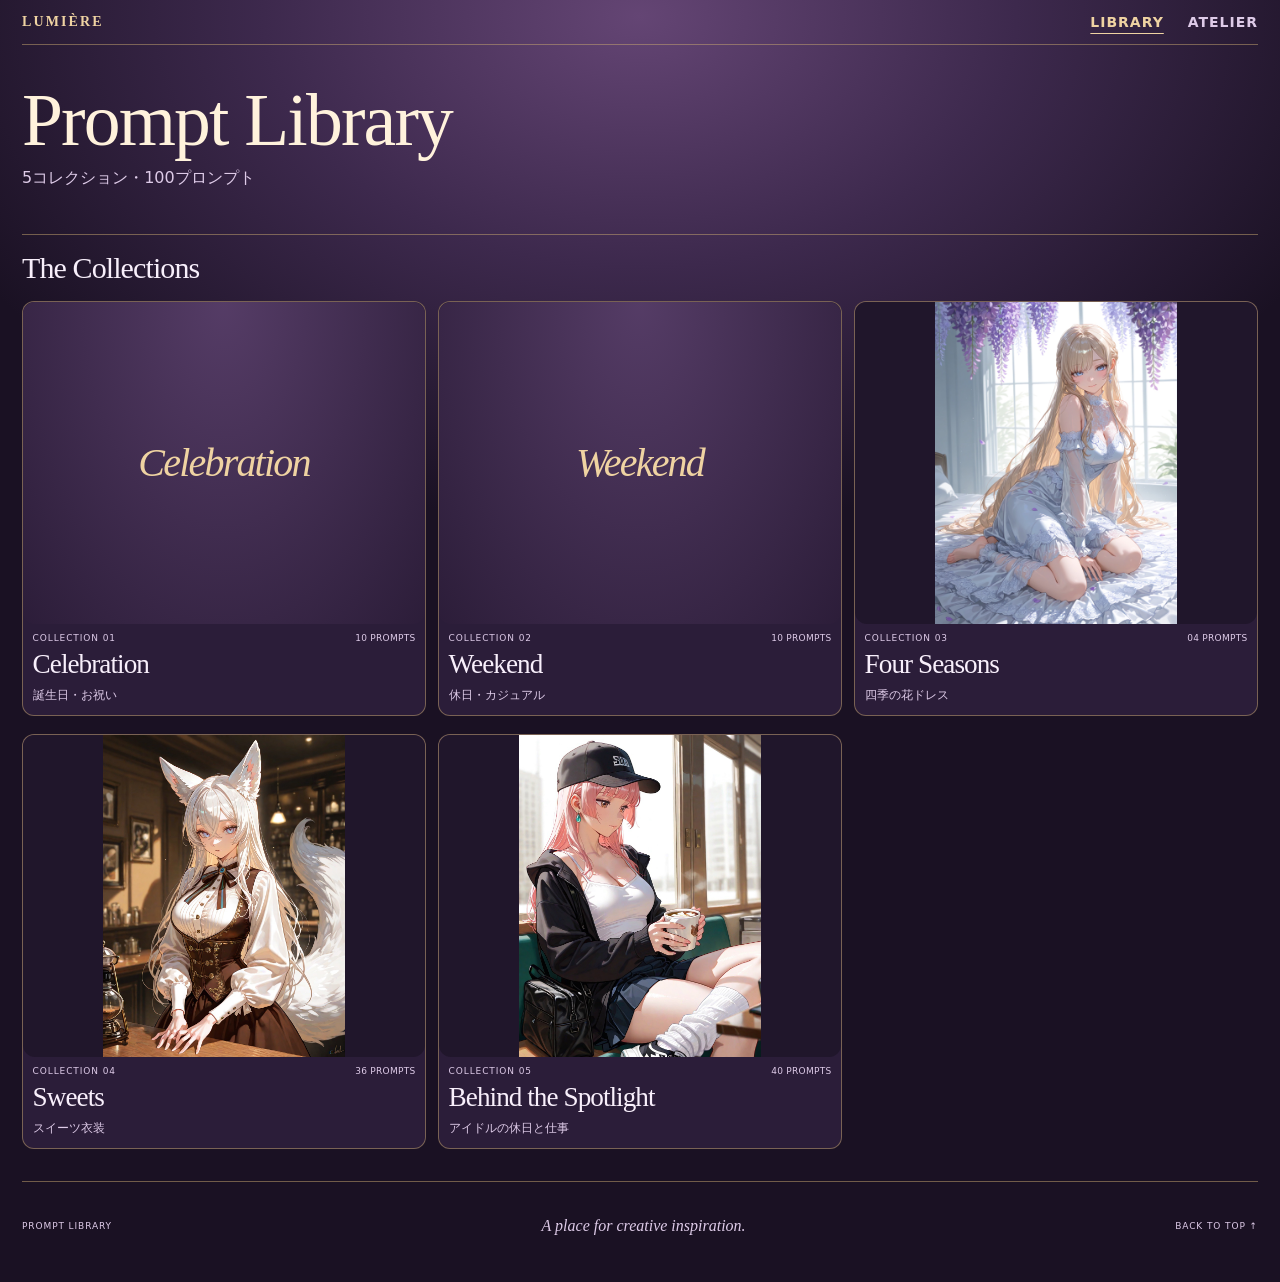
==== commit 5ccbf020: "Remove Gothic Succubus from the prompt library" ====
--- a/library/index.html
+++ b/library/index.html
@@ -1,5 +1,5 @@
 <!doctype html>
 <html lang="ja"><head><meta charset="utf-8"><meta name="viewport" content="width=device-width,initial-scale=1,viewport-fit=cover"><meta name="theme-color" content="#171020"><meta name="description" content="創作のひらめきを、美しく収める場所。Lunoの画像生成プロンプトコレクション。"><title>Prompt Library | LUMIÈRE</title><link rel="stylesheet" href="style.css?v=moonlit-1"><link rel="stylesheet" href="../studio.css?v=moonlit-1"><link rel="apple-touch-icon" href="../apple-touch-icon.png?v=trimmed"><link rel="icon" type="image/png" sizes="64x64" href="../favicon.png"></head>
 <body class="archive" id="top"><main class="shell"><nav class="studio-nav" aria-label="サイト内ナビゲーション"><a href="../index.html">LUMIÈRE</a><a href="../library/" aria-current="page">LIBRARY</a><a href="../atelier.html">ATELIER</a></nav>
-<section class="hero"><h1 lang="en">Prompt Library</h1><p>6コレクション・110プロンプト</p></section>
-<section id="collections" aria-labelledby="collections-title"><div class="section-heading"><h2 id="collections-title">The Collections</h2></div><div class="collection-grid"><a class="collection-card" href="birthday.html"><div class="visual art-birthday"><div class="collection-type"><span class="type-overline">LUNO / COLLECTION 01</span><span class="type-title">Celebration</span><span class="type-foot">A study in<br>creative expression.</span></div></div><div class="meta"><span class="num">COLLECTION 01<span>10 PROMPTS</span></span><h2>Celebration</h2><p>誕生日・お祝い</p><span class="card-arrow" aria-hidden="true">↗</span></div></a><a class="collection-card" href="weekend.html"><div class="visual art-weekend"><div class="collection-type"><span class="type-overline">LUNO / COLLECTION 02</span><span class="type-title">Weekend</span><span class="type-foot">A study in<br>creative expression.</span></div></div><div class="meta"><span class="num">COLLECTION 02<span>10 PROMPTS</span></span><h2>Weekend</h2><p>休日・カジュアル</p><span class="card-arrow" aria-hidden="true">↗</span></div></a><a class="collection-card" href="seasons.html"><div class="visual art-seasons"><img src="images/season_01_female.jpg" alt="四季の花ドレスのサンプル" loading="lazy" decoding="async"></div><div class="meta"><span class="num">COLLECTION 03<span>04 PROMPTS</span></span><h2>Four Seasons</h2><p>四季の花ドレス</p><span class="card-arrow" aria-hidden="true">↗</span></div></a><a class="collection-card" href="sweets.html"><div class="visual art-sweets"><img src="images/sweet_01_female.jpg" alt="スイーツ衣装のサンプル" loading="lazy" decoding="async"></div><div class="meta"><span class="num">COLLECTION 04<span>36 PROMPTS</span></span><h2>Sweets</h2><p>スイーツ衣装</p><span class="card-arrow" aria-hidden="true">↗</span></div></a><a class="collection-card" href="idol.html"><div class="visual art-idol"><img src="images/idol_01_female.jpg" alt="アイドルの休日と仕事のサンプル" loading="lazy" decoding="async"></div><div class="meta"><span class="num">COLLECTION 05<span>40 PROMPTS</span></span><h2>Behind the Spotlight</h2><p>アイドルの休日と仕事</p><span class="card-arrow" aria-hidden="true">↗</span></div></a><a class="collection-card" href="gothic.html"><div class="visual art-gothic"><div class="collection-type"><span class="type-overline">LUNO / COLLECTION 06</span><span class="type-title">Gothic Succubus</span><span class="type-foot">A study in<br>creative expression.</span></div></div><div class="meta"><span class="num">COLLECTION 06<span>10 PROMPTS</span></span><h2>Gothic Succubus</h2><p>ゴシック×サキュバス</p><span class="card-arrow" aria-hidden="true">↗</span></div></a></div></section><footer class="footer"><a href="index.html">PROMPT LIBRARY</a><span>A place for creative inspiration.</span><a href="#top">BACK TO TOP ↑</a></footer></main></body></html>+<section class="hero"><h1 lang="en">Prompt Library</h1><p>5コレクション・100プロンプト</p></section>
+<section id="collections" aria-labelledby="collections-title"><div class="section-heading"><h2 id="collections-title">The Collections</h2></div><div class="collection-grid"><a class="collection-card" href="birthday.html"><div class="visual art-birthday"><div class="collection-type"><span class="type-overline">LUNO / COLLECTION 01</span><span class="type-title">Celebration</span><span class="type-foot">A study in<br>creative expression.</span></div></div><div class="meta"><span class="num">COLLECTION 01<span>10 PROMPTS</span></span><h2>Celebration</h2><p>誕生日・お祝い</p><span class="card-arrow" aria-hidden="true">↗</span></div></a><a class="collection-card" href="weekend.html"><div class="visual art-weekend"><div class="collection-type"><span class="type-overline">LUNO / COLLECTION 02</span><span class="type-title">Weekend</span><span class="type-foot">A study in<br>creative expression.</span></div></div><div class="meta"><span class="num">COLLECTION 02<span>10 PROMPTS</span></span><h2>Weekend</h2><p>休日・カジュアル</p><span class="card-arrow" aria-hidden="true">↗</span></div></a><a class="collection-card" href="seasons.html"><div class="visual art-seasons"><img src="images/season_01_female.jpg" alt="四季の花ドレスのサンプル" loading="lazy" decoding="async"></div><div class="meta"><span class="num">COLLECTION 03<span>04 PROMPTS</span></span><h2>Four Seasons</h2><p>四季の花ドレス</p><span class="card-arrow" aria-hidden="true">↗</span></div></a><a class="collection-card" href="sweets.html"><div class="visual art-sweets"><img src="images/sweet_01_female.jpg" alt="スイーツ衣装のサンプル" loading="lazy" decoding="async"></div><div class="meta"><span class="num">COLLECTION 04<span>36 PROMPTS</span></span><h2>Sweets</h2><p>スイーツ衣装</p><span class="card-arrow" aria-hidden="true">↗</span></div></a><a class="collection-card" href="idol.html"><div class="visual art-idol"><img src="images/idol_01_female.jpg" alt="アイドルの休日と仕事のサンプル" loading="lazy" decoding="async"></div><div class="meta"><span class="num">COLLECTION 05<span>40 PROMPTS</span></span><h2>Behind the Spotlight</h2><p>アイドルの休日と仕事</p><span class="card-arrow" aria-hidden="true">↗</span></div></a></div></section><footer class="footer"><a href="index.html">PROMPT LIBRARY</a><span>A place for creative inspiration.</span><a href="#top">BACK TO TOP ↑</a></footer></main></body></html>
--- a/library/style.css
+++ b/library/style.css
@@ -373,7 +373,7 @@
 .weekend-bg,.idol-bg-1 {
   background:#e0e0d6;
 }
-.spring-bg,.sweet-bg-2,.gothic-bg-1 {
+.spring-bg,.sweet-bg-2 {
   background:#e7dce2;
 }
 .summer-bg,.idol-bg-2 {
@@ -382,10 +382,10 @@
 .autumn-bg,.sweet-bg-1 {
   background:#e7ddd1;
 }
-.winter-bg,.sweet-bg-3,.gothic-bg-2 {
+.winter-bg,.sweet-bg-3 {
   background:#dedbe6;
 }
-.sweet-bg-0,.gothic-bg-3 {
+.sweet-bg-0 {
   background:#e2d6db;
 }
 .empty {
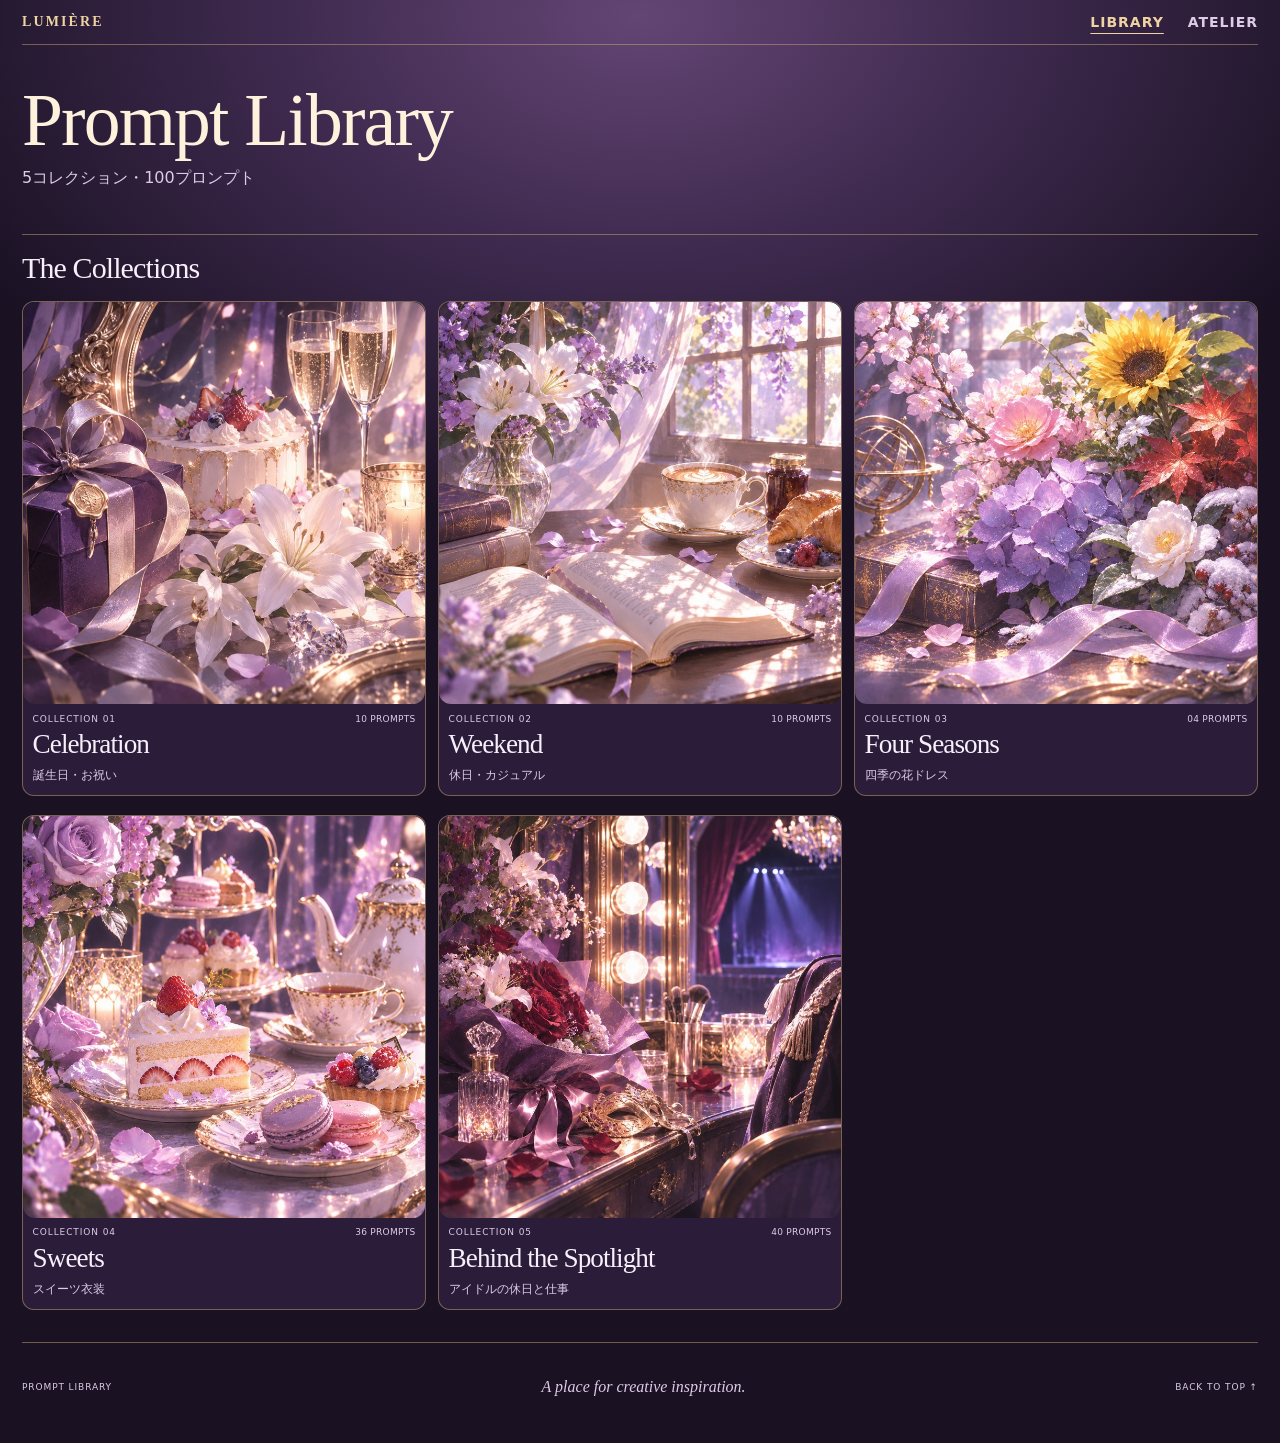
==== commit 329883bd: "Use square illustrated covers in the prompt library" ====
--- a/library/index.html
+++ b/library/index.html
@@ -1,5 +1,5 @@
 <!doctype html>
-<html lang="ja"><head><meta charset="utf-8"><meta name="viewport" content="width=device-width,initial-scale=1,viewport-fit=cover"><meta name="theme-color" content="#171020"><meta name="description" content="創作のひらめきを、美しく収める場所。Lunoの画像生成プロンプトコレクション。"><title>Prompt Library | LUMIÈRE</title><link rel="stylesheet" href="style.css?v=moonlit-1"><link rel="stylesheet" href="../studio.css?v=moonlit-1"><link rel="apple-touch-icon" href="../apple-touch-icon.png?v=trimmed"><link rel="icon" type="image/png" sizes="64x64" href="../favicon.png"></head>
+<html lang="ja"><head><meta charset="utf-8"><meta name="viewport" content="width=device-width,initial-scale=1,viewport-fit=cover"><meta name="theme-color" content="#171020"><meta name="description" content="創作のひらめきを、美しく収める場所。Lunoの画像生成プロンプトコレクション。"><title>Prompt Library | LUMIÈRE</title><link rel="stylesheet" href="style.css?v=square-covers-1"><link rel="stylesheet" href="../studio.css?v=moonlit-1"><link rel="apple-touch-icon" href="../apple-touch-icon.png?v=trimmed"><link rel="icon" type="image/png" sizes="64x64" href="../favicon.png"></head>
 <body class="archive" id="top"><main class="shell"><nav class="studio-nav" aria-label="サイト内ナビゲーション"><a href="../index.html">LUMIÈRE</a><a href="../library/" aria-current="page">LIBRARY</a><a href="../atelier.html">ATELIER</a></nav>
 <section class="hero"><h1 lang="en">Prompt Library</h1><p>5コレクション・100プロンプト</p></section>
-<section id="collections" aria-labelledby="collections-title"><div class="section-heading"><h2 id="collections-title">The Collections</h2></div><div class="collection-grid"><a class="collection-card" href="birthday.html"><div class="visual art-birthday"><div class="collection-type"><span class="type-overline">LUNO / COLLECTION 01</span><span class="type-title">Celebration</span><span class="type-foot">A study in<br>creative expression.</span></div></div><div class="meta"><span class="num">COLLECTION 01<span>10 PROMPTS</span></span><h2>Celebration</h2><p>誕生日・お祝い</p><span class="card-arrow" aria-hidden="true">↗</span></div></a><a class="collection-card" href="weekend.html"><div class="visual art-weekend"><div class="collection-type"><span class="type-overline">LUNO / COLLECTION 02</span><span class="type-title">Weekend</span><span class="type-foot">A study in<br>creative expression.</span></div></div><div class="meta"><span class="num">COLLECTION 02<span>10 PROMPTS</span></span><h2>Weekend</h2><p>休日・カジュアル</p><span class="card-arrow" aria-hidden="true">↗</span></div></a><a class="collection-card" href="seasons.html"><div class="visual art-seasons"><img src="images/season_01_female.jpg" alt="四季の花ドレスのサンプル" loading="lazy" decoding="async"></div><div class="meta"><span class="num">COLLECTION 03<span>04 PROMPTS</span></span><h2>Four Seasons</h2><p>四季の花ドレス</p><span class="card-arrow" aria-hidden="true">↗</span></div></a><a class="collection-card" href="sweets.html"><div class="visual art-sweets"><img src="images/sweet_01_female.jpg" alt="スイーツ衣装のサンプル" loading="lazy" decoding="async"></div><div class="meta"><span class="num">COLLECTION 04<span>36 PROMPTS</span></span><h2>Sweets</h2><p>スイーツ衣装</p><span class="card-arrow" aria-hidden="true">↗</span></div></a><a class="collection-card" href="idol.html"><div class="visual art-idol"><img src="images/idol_01_female.jpg" alt="アイドルの休日と仕事のサンプル" loading="lazy" decoding="async"></div><div class="meta"><span class="num">COLLECTION 05<span>40 PROMPTS</span></span><h2>Behind the Spotlight</h2><p>アイドルの休日と仕事</p><span class="card-arrow" aria-hidden="true">↗</span></div></a></div></section><footer class="footer"><a href="index.html">PROMPT LIBRARY</a><span>A place for creative inspiration.</span><a href="#top">BACK TO TOP ↑</a></footer></main></body></html>+<section id="collections" aria-labelledby="collections-title"><div class="section-heading"><h2 id="collections-title">The Collections</h2></div><div class="collection-grid"><a class="collection-card" href="birthday.html"><div class="visual"><img src="covers/celebration.jpg" width="768" height="768" alt="" loading="lazy" decoding="async"></div><div class="meta"><span class="num">COLLECTION 01<span>10 PROMPTS</span></span><h2>Celebration</h2><p>誕生日・お祝い</p><span class="card-arrow" aria-hidden="true">↗</span></div></a><a class="collection-card" href="weekend.html"><div class="visual"><img src="covers/weekend.jpg" width="768" height="768" alt="" loading="lazy" decoding="async"></div><div class="meta"><span class="num">COLLECTION 02<span>10 PROMPTS</span></span><h2>Weekend</h2><p>休日・カジュアル</p><span class="card-arrow" aria-hidden="true">↗</span></div></a><a class="collection-card" href="seasons.html"><div class="visual"><img src="covers/four-seasons.jpg" width="768" height="768" alt="" loading="lazy" decoding="async"></div><div class="meta"><span class="num">COLLECTION 03<span>04 PROMPTS</span></span><h2>Four Seasons</h2><p>四季の花ドレス</p><span class="card-arrow" aria-hidden="true">↗</span></div></a><a class="collection-card" href="sweets.html"><div class="visual"><img src="covers/sweets.jpg" width="768" height="768" alt="" loading="lazy" decoding="async"></div><div class="meta"><span class="num">COLLECTION 04<span>36 PROMPTS</span></span><h2>Sweets</h2><p>スイーツ衣装</p><span class="card-arrow" aria-hidden="true">↗</span></div></a><a class="collection-card" href="idol.html"><div class="visual"><img src="covers/behind-the-spotlight.jpg" width="768" height="768" alt="" loading="lazy" decoding="async"></div><div class="meta"><span class="num">COLLECTION 05<span>40 PROMPTS</span></span><h2>Behind the Spotlight</h2><p>アイドルの休日と仕事</p><span class="card-arrow" aria-hidden="true">↗</span></div></a></div></section><footer class="footer"><a href="index.html">PROMPT LIBRARY</a><span>A place for creative inspiration.</span><a href="#top">BACK TO TOP ↑</a></footer></main></body></html>
--- a/library/style.css
+++ b/library/style.css
@@ -207,34 +207,6 @@
   bottom:0;
   right:0;
   font-size:21px;
-}
-.collection-type {
-  display:flex;
-  height:100%;
-  flex-direction:column;
-  justify-content:space-between;
-  padding:28px;
-  color:#35283d;
-}
-.art-birthday {
-  background:#e7dde3;
-}
-.art-weekend {
-  background:#dfdfd5;
-}
-.type-overline {
-  font-size:9px;
-  letter-spacing:.14em;
-}
-.type-title {
-  font:italic 400 clamp(30px,3.7vw,52px)/1.04 var(--serif);
-  letter-spacing:-.045em;
-  overflow-wrap:anywhere;
-}
-.type-foot {
-  font:italic 17px/1.4 var(--serif);
-  border-top:1px solid #35283d33;
-  padding-top:17px;
 }
 .back {
   display:inline-flex;
@@ -635,20 +607,6 @@
   .card-arrow {
     font-size:16px;
   }
-  .collection-type {
-    padding:16px;
-  }
-  .type-overline {
-    font-size:7px;
-    letter-spacing:.04em;
-  }
-  .type-title {
-    font-size:clamp(24px,6.4vw,44px);
-  }
-  .type-foot {
-    font-size:13px;
-    padding-top:12px;
-  }
   .collection-hero {
     padding:30px 0;
   }
@@ -747,19 +705,6 @@
   .meta h2 {
     font-size:22px;
   }
-  .collection-type {
-    padding:12px;
-  }
-  .type-title {
-    font-size:20px;
-    overflow-wrap:normal;
-  }
-  .type-foot {
-    font-size:12px;
-  }
-  .type-overline {
-    font-size:6px;
-  }
   .section-heading h2 {
     font-size:23px;
   }
@@ -804,20 +749,12 @@
   border-radius: var(--studio-radius);
   background: var(--surface);
 }
-.collection-card .visual { aspect-ratio: 5/4; }
+.collection-card .visual { aspect-ratio: 1 / 1; }
 .visual, .tile-visual {
   background: var(--studio-field);
   border-radius: var(--studio-radius);
 }
-.collection-type {
-  justify-content: center;
-  padding: 0.45rem;
-  text-align: center;
-  color: var(--gold);
-  background: radial-gradient(ellipse at top, #553c66, #2c1d39);
-}
-.type-overline, .type-foot, .card-arrow, .tile-visual:after { display: none; }
-.type-title { font-size: clamp(1.05rem, 4vw, 2.5rem); }
+.card-arrow, .tile-visual:after { display: none; }
 .meta { padding: 0.6rem; }
 .meta h2 { font-size: clamp(1.06rem, 4vw, 1.7rem); margin: 0.35rem 0; }
 .gallery { gap: clamp(0.9rem, 3vw, 1.5rem) clamp(0.6rem, 2vw, 1.15rem); }
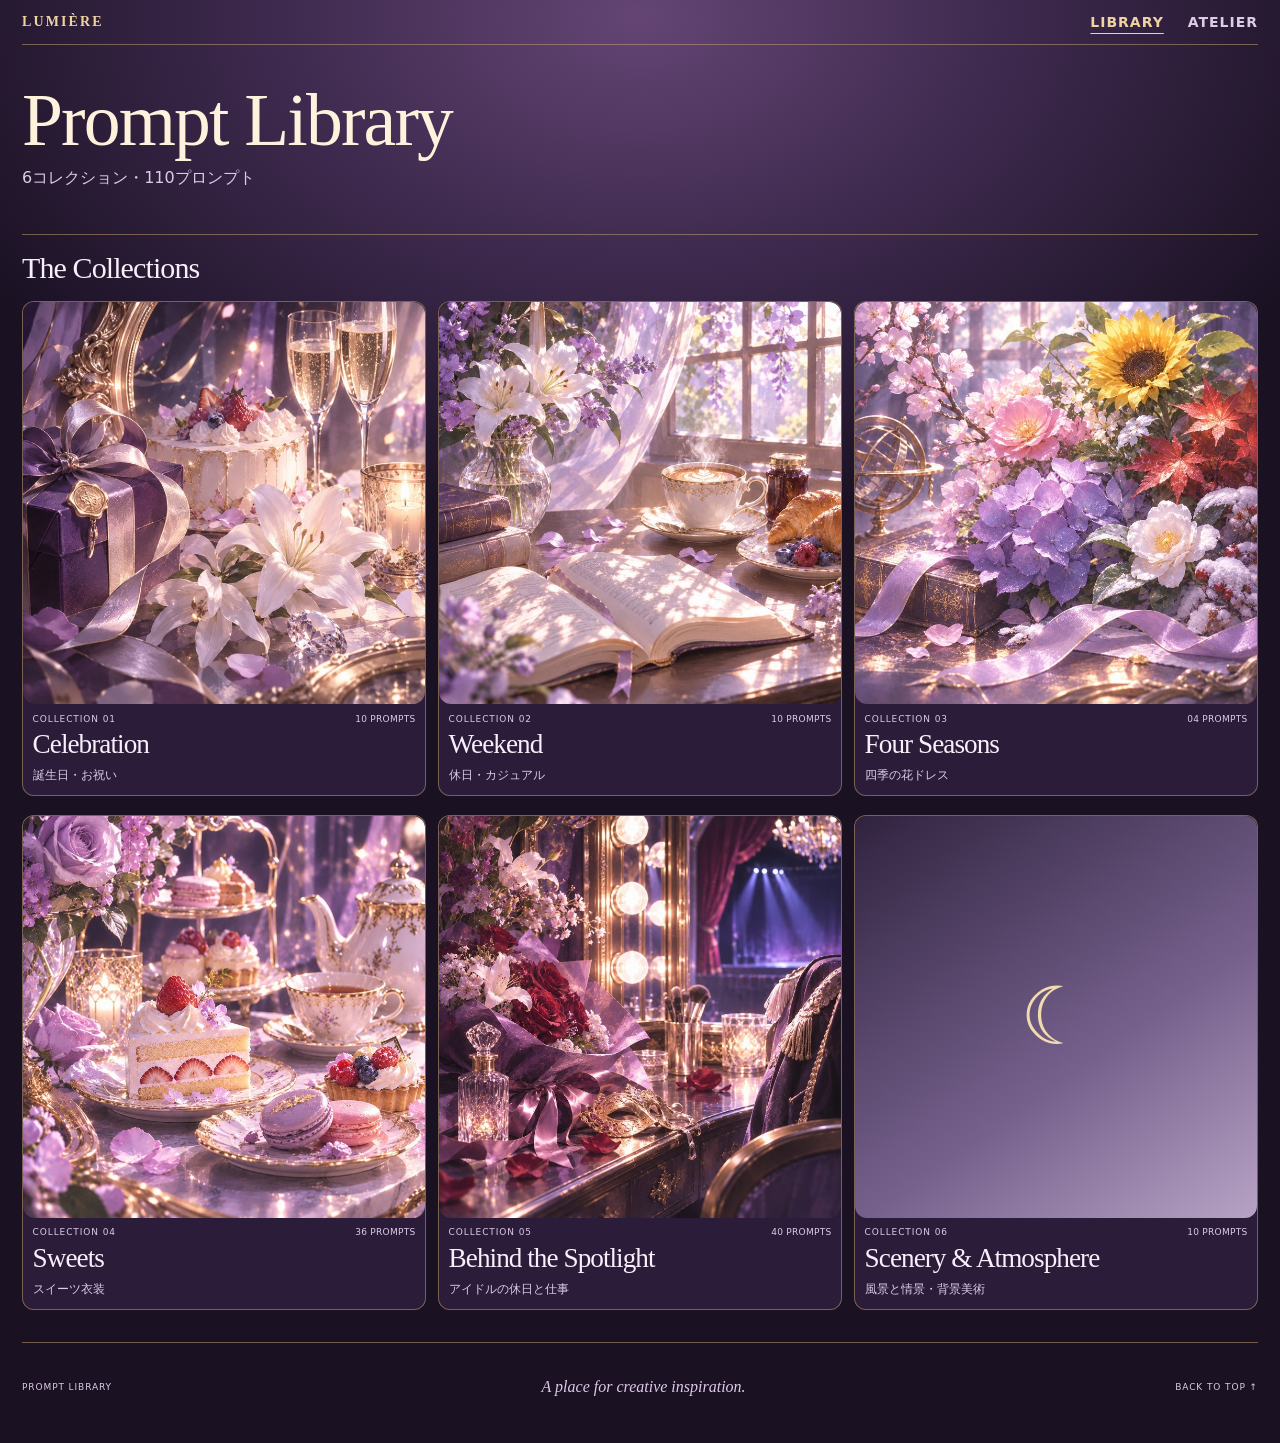
==== commit 2ca19c23: "List sixth Scenery & Atmosphere collection and update totals" ====
--- a/library/index.html
+++ b/library/index.html
@@ -1,5 +1,5 @@
 <!doctype html>
 <html lang="ja"><head><meta charset="utf-8"><meta name="viewport" content="width=device-width,initial-scale=1,viewport-fit=cover"><meta name="theme-color" content="#171020"><meta name="description" content="創作のひらめきを、美しく収める場所。Lunoの画像生成プロンプトコレクション。"><title>Prompt Library | LUMIÈRE</title><link rel="stylesheet" href="style.css?v=square-covers-1"><link rel="stylesheet" href="../studio.css?v=moonlit-1"><link rel="apple-touch-icon" href="../apple-touch-icon.png?v=trimmed"><link rel="icon" type="image/png" sizes="64x64" href="../favicon.png"></head>
 <body class="archive" id="top"><main class="shell"><nav class="studio-nav" aria-label="サイト内ナビゲーション"><a href="../index.html">LUMIÈRE</a><a href="../library/" aria-current="page">LIBRARY</a><a href="../atelier.html">ATELIER</a></nav>
-<section class="hero"><h1 lang="en">Prompt Library</h1><p>5コレクション・100プロンプト</p></section>
-<section id="collections" aria-labelledby="collections-title"><div class="section-heading"><h2 id="collections-title">The Collections</h2></div><div class="collection-grid"><a class="collection-card" href="birthday.html"><div class="visual"><img src="covers/celebration.jpg" width="768" height="768" alt="" loading="lazy" decoding="async"></div><div class="meta"><span class="num">COLLECTION 01<span>10 PROMPTS</span></span><h2>Celebration</h2><p>誕生日・お祝い</p><span class="card-arrow" aria-hidden="true">↗</span></div></a><a class="collection-card" href="weekend.html"><div class="visual"><img src="covers/weekend.jpg" width="768" height="768" alt="" loading="lazy" decoding="async"></div><div class="meta"><span class="num">COLLECTION 02<span>10 PROMPTS</span></span><h2>Weekend</h2><p>休日・カジュアル</p><span class="card-arrow" aria-hidden="true">↗</span></div></a><a class="collection-card" href="seasons.html"><div class="visual"><img src="covers/four-seasons.jpg" width="768" height="768" alt="" loading="lazy" decoding="async"></div><div class="meta"><span class="num">COLLECTION 03<span>04 PROMPTS</span></span><h2>Four Seasons</h2><p>四季の花ドレス</p><span class="card-arrow" aria-hidden="true">↗</span></div></a><a class="collection-card" href="sweets.html"><div class="visual"><img src="covers/sweets.jpg" width="768" height="768" alt="" loading="lazy" decoding="async"></div><div class="meta"><span class="num">COLLECTION 04<span>36 PROMPTS</span></span><h2>Sweets</h2><p>スイーツ衣装</p><span class="card-arrow" aria-hidden="true">↗</span></div></a><a class="collection-card" href="idol.html"><div class="visual"><img src="covers/behind-the-spotlight.jpg" width="768" height="768" alt="" loading="lazy" decoding="async"></div><div class="meta"><span class="num">COLLECTION 05<span>40 PROMPTS</span></span><h2>Behind the Spotlight</h2><p>アイドルの休日と仕事</p><span class="card-arrow" aria-hidden="true">↗</span></div></a></div></section><footer class="footer"><a href="index.html">PROMPT LIBRARY</a><span>A place for creative inspiration.</span><a href="#top">BACK TO TOP ↑</a></footer></main></body></html>+<section class="hero"><h1 lang="en">Prompt Library</h1><p>6コレクション・110プロンプト</p></section>
+<section id="collections" aria-labelledby="collections-title"><div class="section-heading"><h2 id="collections-title">The Collections</h2></div><div class="collection-grid"><a class="collection-card" href="birthday.html"><div class="visual"><img src="covers/celebration.jpg" width="768" height="768" alt="" loading="lazy" decoding="async"></div><div class="meta"><span class="num">COLLECTION 01<span>10 PROMPTS</span></span><h2>Celebration</h2><p>誕生日・お祝い</p><span class="card-arrow" aria-hidden="true">↗</span></div></a><a class="collection-card" href="weekend.html"><div class="visual"><img src="covers/weekend.jpg" width="768" height="768" alt="" loading="lazy" decoding="async"></div><div class="meta"><span class="num">COLLECTION 02<span>10 PROMPTS</span></span><h2>Weekend</h2><p>休日・カジュアル</p><span class="card-arrow" aria-hidden="true">↗</span></div></a><a class="collection-card" href="seasons.html"><div class="visual"><img src="covers/four-seasons.jpg" width="768" height="768" alt="" loading="lazy" decoding="async"></div><div class="meta"><span class="num">COLLECTION 03<span>04 PROMPTS</span></span><h2>Four Seasons</h2><p>四季の花ドレス</p><span class="card-arrow" aria-hidden="true">↗</span></div></a><a class="collection-card" href="sweets.html"><div class="visual"><img src="covers/sweets.jpg" width="768" height="768" alt="" loading="lazy" decoding="async"></div><div class="meta"><span class="num">COLLECTION 04<span>36 PROMPTS</span></span><h2>Sweets</h2><p>スイーツ衣装</p><span class="card-arrow" aria-hidden="true">↗</span></div></a><a class="collection-card" href="idol.html"><div class="visual"><img src="covers/behind-the-spotlight.jpg" width="768" height="768" alt="" loading="lazy" decoding="async"></div><div class="meta"><span class="num">COLLECTION 05<span>40 PROMPTS</span></span><h2>Behind the Spotlight</h2><p>アイドルの休日と仕事</p><span class="card-arrow" aria-hidden="true">↗</span></div></a><a class="collection-card" href="scenery.html"><div class="visual"><div class="placeholder scenery-cover" style="aspect-ratio:1/1;display:grid;place-items:center;background:linear-gradient(145deg,#30233f,#76618d 60%,#b7a3c5);color:#f0dbb0;font:normal clamp(2.8rem,9vw,5rem) Georgia,serif" aria-hidden="true">☾</div></div><div class="meta"><span class="num">COLLECTION 06<span>10 PROMPTS</span></span><h2>Scenery &amp; Atmosphere</h2><p>風景と情景・背景美術</p><span class="card-arrow" aria-hidden="true">↗</span></div></a></div></section><footer class="footer"><a href="index.html">PROMPT LIBRARY</a><span>A place for creative inspiration.</span><a href="#top">BACK TO TOP ↑</a></footer></main></body></html>
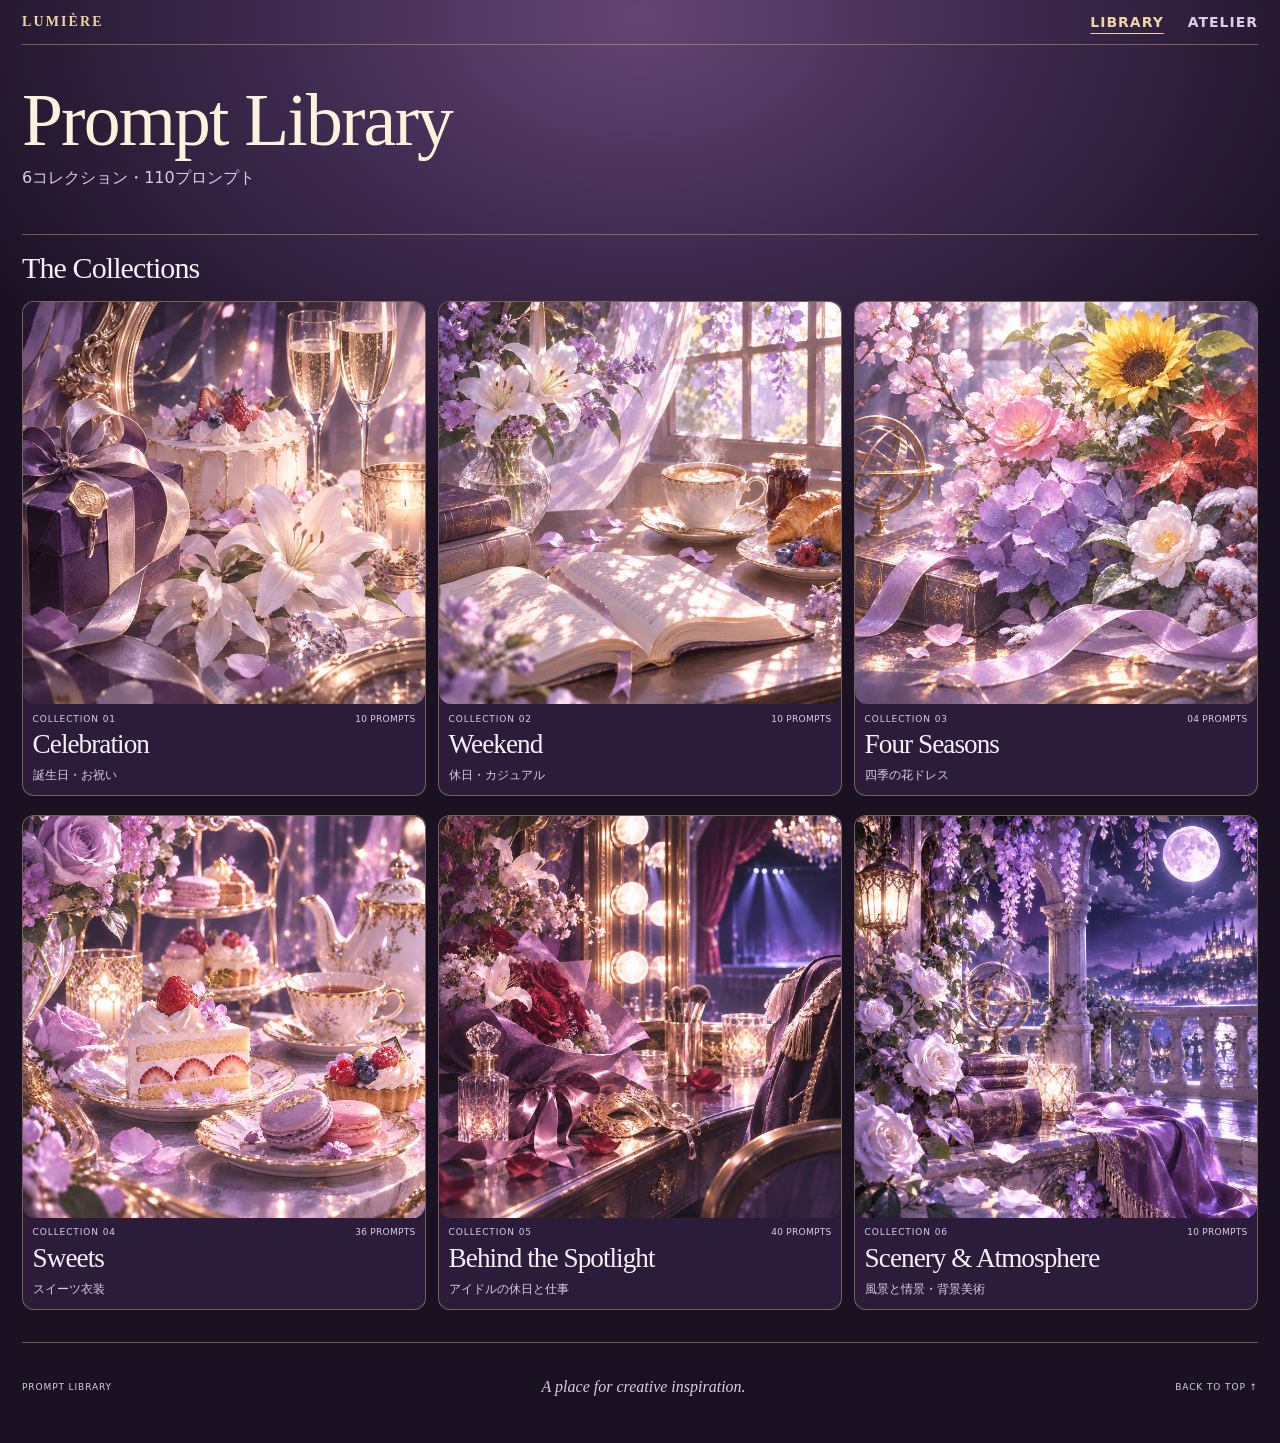
==== commit 83f93718: "Add official Scenery and Atmosphere cover" ====
--- a/library/index.html
+++ b/library/index.html
@@ -2,4 +2,4 @@
 <html lang="ja"><head><meta charset="utf-8"><meta name="viewport" content="width=device-width,initial-scale=1,viewport-fit=cover"><meta name="theme-color" content="#171020"><meta name="description" content="創作のひらめきを、美しく収める場所。Lunoの画像生成プロンプトコレクション。"><title>Prompt Library | LUMIÈRE</title><link rel="stylesheet" href="style.css?v=square-covers-1"><link rel="stylesheet" href="../studio.css?v=moonlit-1"><link rel="apple-touch-icon" href="../apple-touch-icon.png?v=trimmed"><link rel="icon" type="image/png" sizes="64x64" href="../favicon.png"></head>
 <body class="archive" id="top"><main class="shell"><nav class="studio-nav" aria-label="サイト内ナビゲーション"><a href="../index.html">LUMIÈRE</a><a href="../library/" aria-current="page">LIBRARY</a><a href="../atelier.html">ATELIER</a></nav>
 <section class="hero"><h1 lang="en">Prompt Library</h1><p>6コレクション・110プロンプト</p></section>
-<section id="collections" aria-labelledby="collections-title"><div class="section-heading"><h2 id="collections-title">The Collections</h2></div><div class="collection-grid"><a class="collection-card" href="birthday.html"><div class="visual"><img src="covers/celebration.jpg" width="768" height="768" alt="" loading="lazy" decoding="async"></div><div class="meta"><span class="num">COLLECTION 01<span>10 PROMPTS</span></span><h2>Celebration</h2><p>誕生日・お祝い</p><span class="card-arrow" aria-hidden="true">↗</span></div></a><a class="collection-card" href="weekend.html"><div class="visual"><img src="covers/weekend.jpg" width="768" height="768" alt="" loading="lazy" decoding="async"></div><div class="meta"><span class="num">COLLECTION 02<span>10 PROMPTS</span></span><h2>Weekend</h2><p>休日・カジュアル</p><span class="card-arrow" aria-hidden="true">↗</span></div></a><a class="collection-card" href="seasons.html"><div class="visual"><img src="covers/four-seasons.jpg" width="768" height="768" alt="" loading="lazy" decoding="async"></div><div class="meta"><span class="num">COLLECTION 03<span>04 PROMPTS</span></span><h2>Four Seasons</h2><p>四季の花ドレス</p><span class="card-arrow" aria-hidden="true">↗</span></div></a><a class="collection-card" href="sweets.html"><div class="visual"><img src="covers/sweets.jpg" width="768" height="768" alt="" loading="lazy" decoding="async"></div><div class="meta"><span class="num">COLLECTION 04<span>36 PROMPTS</span></span><h2>Sweets</h2><p>スイーツ衣装</p><span class="card-arrow" aria-hidden="true">↗</span></div></a><a class="collection-card" href="idol.html"><div class="visual"><img src="covers/behind-the-spotlight.jpg" width="768" height="768" alt="" loading="lazy" decoding="async"></div><div class="meta"><span class="num">COLLECTION 05<span>40 PROMPTS</span></span><h2>Behind the Spotlight</h2><p>アイドルの休日と仕事</p><span class="card-arrow" aria-hidden="true">↗</span></div></a><a class="collection-card" href="scenery.html"><div class="visual"><div class="placeholder scenery-cover" style="aspect-ratio:1/1;display:grid;place-items:center;background:linear-gradient(145deg,#30233f,#76618d 60%,#b7a3c5);color:#f0dbb0;font:normal clamp(2.8rem,9vw,5rem) Georgia,serif" aria-hidden="true">☾</div></div><div class="meta"><span class="num">COLLECTION 06<span>10 PROMPTS</span></span><h2>Scenery &amp; Atmosphere</h2><p>風景と情景・背景美術</p><span class="card-arrow" aria-hidden="true">↗</span></div></a></div></section><footer class="footer"><a href="index.html">PROMPT LIBRARY</a><span>A place for creative inspiration.</span><a href="#top">BACK TO TOP ↑</a></footer></main></body></html>+<section id="collections" aria-labelledby="collections-title"><div class="section-heading"><h2 id="collections-title">The Collections</h2></div><div class="collection-grid"><a class="collection-card" href="birthday.html"><div class="visual"><img src="covers/celebration.jpg" width="768" height="768" alt="" loading="lazy" decoding="async"></div><div class="meta"><span class="num">COLLECTION 01<span>10 PROMPTS</span></span><h2>Celebration</h2><p>誕生日・お祝い</p><span class="card-arrow" aria-hidden="true">↗</span></div></a><a class="collection-card" href="weekend.html"><div class="visual"><img src="covers/weekend.jpg" width="768" height="768" alt="" loading="lazy" decoding="async"></div><div class="meta"><span class="num">COLLECTION 02<span>10 PROMPTS</span></span><h2>Weekend</h2><p>休日・カジュアル</p><span class="card-arrow" aria-hidden="true">↗</span></div></a><a class="collection-card" href="seasons.html"><div class="visual"><img src="covers/four-seasons.jpg" width="768" height="768" alt="" loading="lazy" decoding="async"></div><div class="meta"><span class="num">COLLECTION 03<span>04 PROMPTS</span></span><h2>Four Seasons</h2><p>四季の花ドレス</p><span class="card-arrow" aria-hidden="true">↗</span></div></a><a class="collection-card" href="sweets.html"><div class="visual"><img src="covers/sweets.jpg" width="768" height="768" alt="" loading="lazy" decoding="async"></div><div class="meta"><span class="num">COLLECTION 04<span>36 PROMPTS</span></span><h2>Sweets</h2><p>スイーツ衣装</p><span class="card-arrow" aria-hidden="true">↗</span></div></a><a class="collection-card" href="idol.html"><div class="visual"><img src="covers/behind-the-spotlight.jpg" width="768" height="768" alt="" loading="lazy" decoding="async"></div><div class="meta"><span class="num">COLLECTION 05<span>40 PROMPTS</span></span><h2>Behind the Spotlight</h2><p>アイドルの休日と仕事</p><span class="card-arrow" aria-hidden="true">↗</span></div></a><a class="collection-card" href="scenery.html"><div class="visual"><img src="covers/scenery-and-atmosphere.jpg" width="1254" height="1254" alt="" loading="lazy" decoding="async"></div><div class="meta"><span class="num">COLLECTION 06<span>10 PROMPTS</span></span><h2>Scenery &amp; Atmosphere</h2><p>風景と情景・背景美術</p><span class="card-arrow" aria-hidden="true">↗</span></div></a></div></section><footer class="footer"><a href="index.html">PROMPT LIBRARY</a><span>A place for creative inspiration.</span><a href="#top">BACK TO TOP ↑</a></footer></main></body></html>
